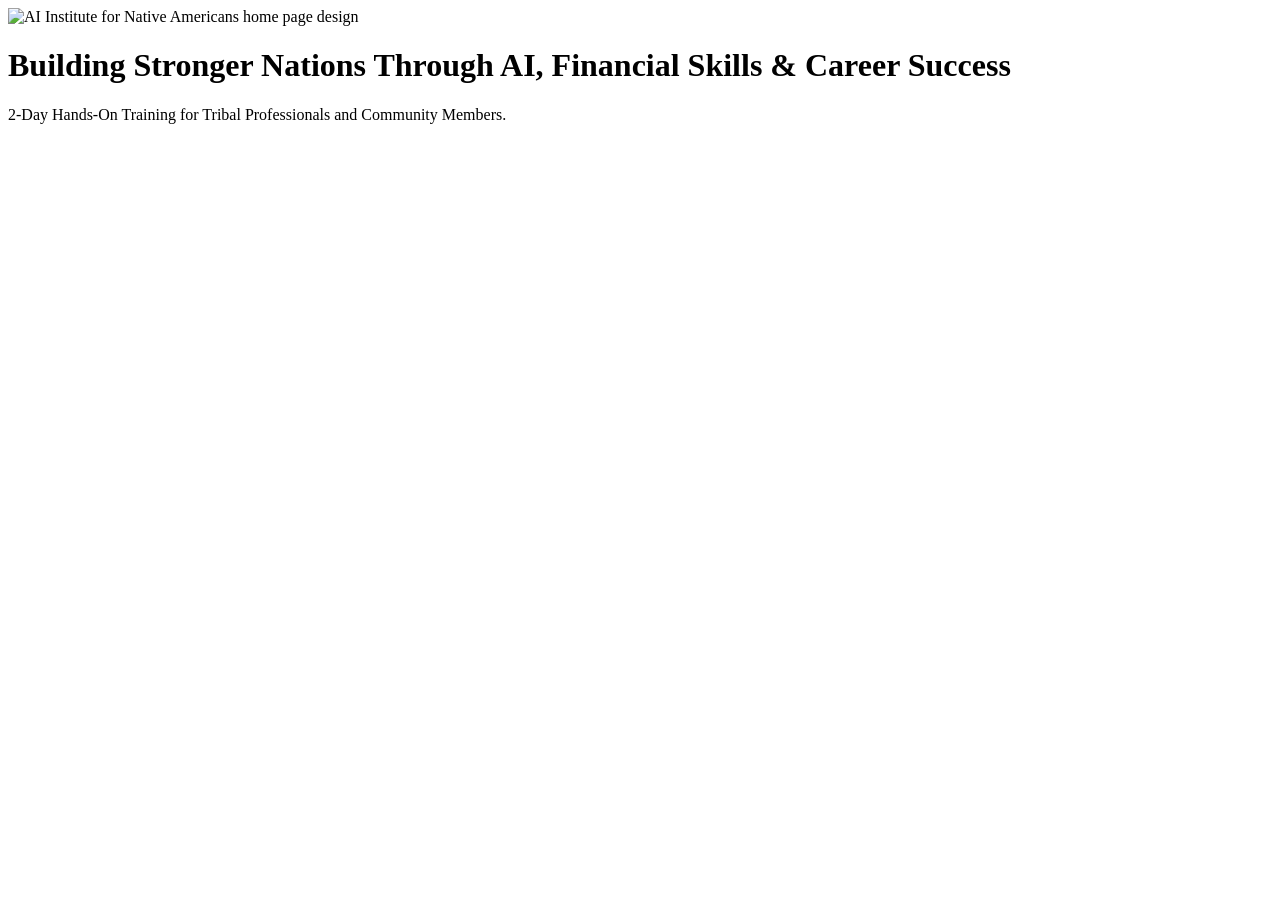
==== index.html @ 02b834ef "Add files via upload" ====
<!doctype html>
<html lang="en">
  <head>
    <meta charset="utf-8">
    <meta name="viewport" content="width=device-width, initial-scale=1">
    <title>AI Institute for Native Americans</title>
    <meta name="description" content="AI, financial skills, and career success seminars for Tribal professionals and community members.">
    <link rel="stylesheet" href="assets/styles.css">
  </head>
  <body class="home-page home-exact-page">
    <main class="home-exact-shell" aria-label="AI Institute for Native Americans home page">
      <img class="home-exact-image" src="assets/home-redrawn-exact.png" alt="AI Institute for Native Americans home page design">

      <a class="home-hotspot nav-home" href="index.html" aria-label="Home"></a>
      <a class="home-hotspot nav-about" href="about.html" aria-label="About Us"></a>
      <a class="home-hotspot nav-seminars" href="seminars.html" aria-label="Seminars"></a>
      <a class="home-hotspot nav-causes" href="causes.html" aria-label="Causes and Giving"></a>
      <a class="home-hotspot nav-why" href="why-it-matters.html" aria-label="Why It Matters"></a>
      <a class="home-hotspot nav-contact" href="contact.html" aria-label="Contact"></a>
      <a class="home-hotspot nav-register" href="register.html" aria-label="Register Now"></a>

      <a class="home-hotspot hero-register" href="register.html" aria-label="Register for upcoming seminar"></a>
      <a class="home-hotspot hero-details" href="seminars.html" aria-label="View seminar details"></a>
      <a class="home-hotspot reserve-spot" href="register.html" aria-label="Reserve your spot now"></a>

      <a class="home-hotspot date-july" href="register.html?date=July%2030-31%2C%202026" aria-label="Register for July 30-31, 2026"></a>
      <a class="home-hotspot date-august-one" href="register.html?date=August%2013-14%2C%202026" aria-label="Register for August 13-14, 2026"></a>
      <a class="home-hotspot date-august-two" href="register.html?date=August%2027-28%2C%202026" aria-label="Register for August 27-28, 2026"></a>
      <a class="home-hotspot date-september" href="register.html?date=September%2010-11%2C%202026" aria-label="Register for September 10-11, 2026"></a>

      <a class="home-hotspot learn-more-causes" href="causes.html" aria-label="Learn more about causes"></a>
      <a class="home-hotspot footer-home" href="index.html" aria-label="Footer home link"></a>
      <a class="home-hotspot footer-about" href="about.html" aria-label="Footer about link"></a>
      <a class="home-hotspot footer-seminars" href="seminars.html" aria-label="Footer seminars link"></a>
      <a class="home-hotspot footer-causes" href="causes.html" aria-label="Footer causes link"></a>
      <a class="home-hotspot footer-why" href="why-it-matters.html" aria-label="Footer why it matters link"></a>
      <a class="home-hotspot footer-contact" href="contact.html" aria-label="Footer contact link"></a>
      <a class="home-hotspot footer-subscribe" href="contact.html" aria-label="Subscribe"></a>
      <a class="home-hotspot footer-privacy" href="contact.html" aria-label="Privacy policy"></a>
      <a class="home-hotspot footer-terms" href="contact.html" aria-label="Terms of use"></a>

      <div class="home-exact-accessible">
        <h1>Building Stronger Nations Through AI, Financial Skills &amp; Career Success</h1>
        <p>2-Day Hands-On Training for Tribal Professionals and Community Members.</p>
      </div>
    </main>
    <script src="assets/script.js"></script>
  </body>
</html>
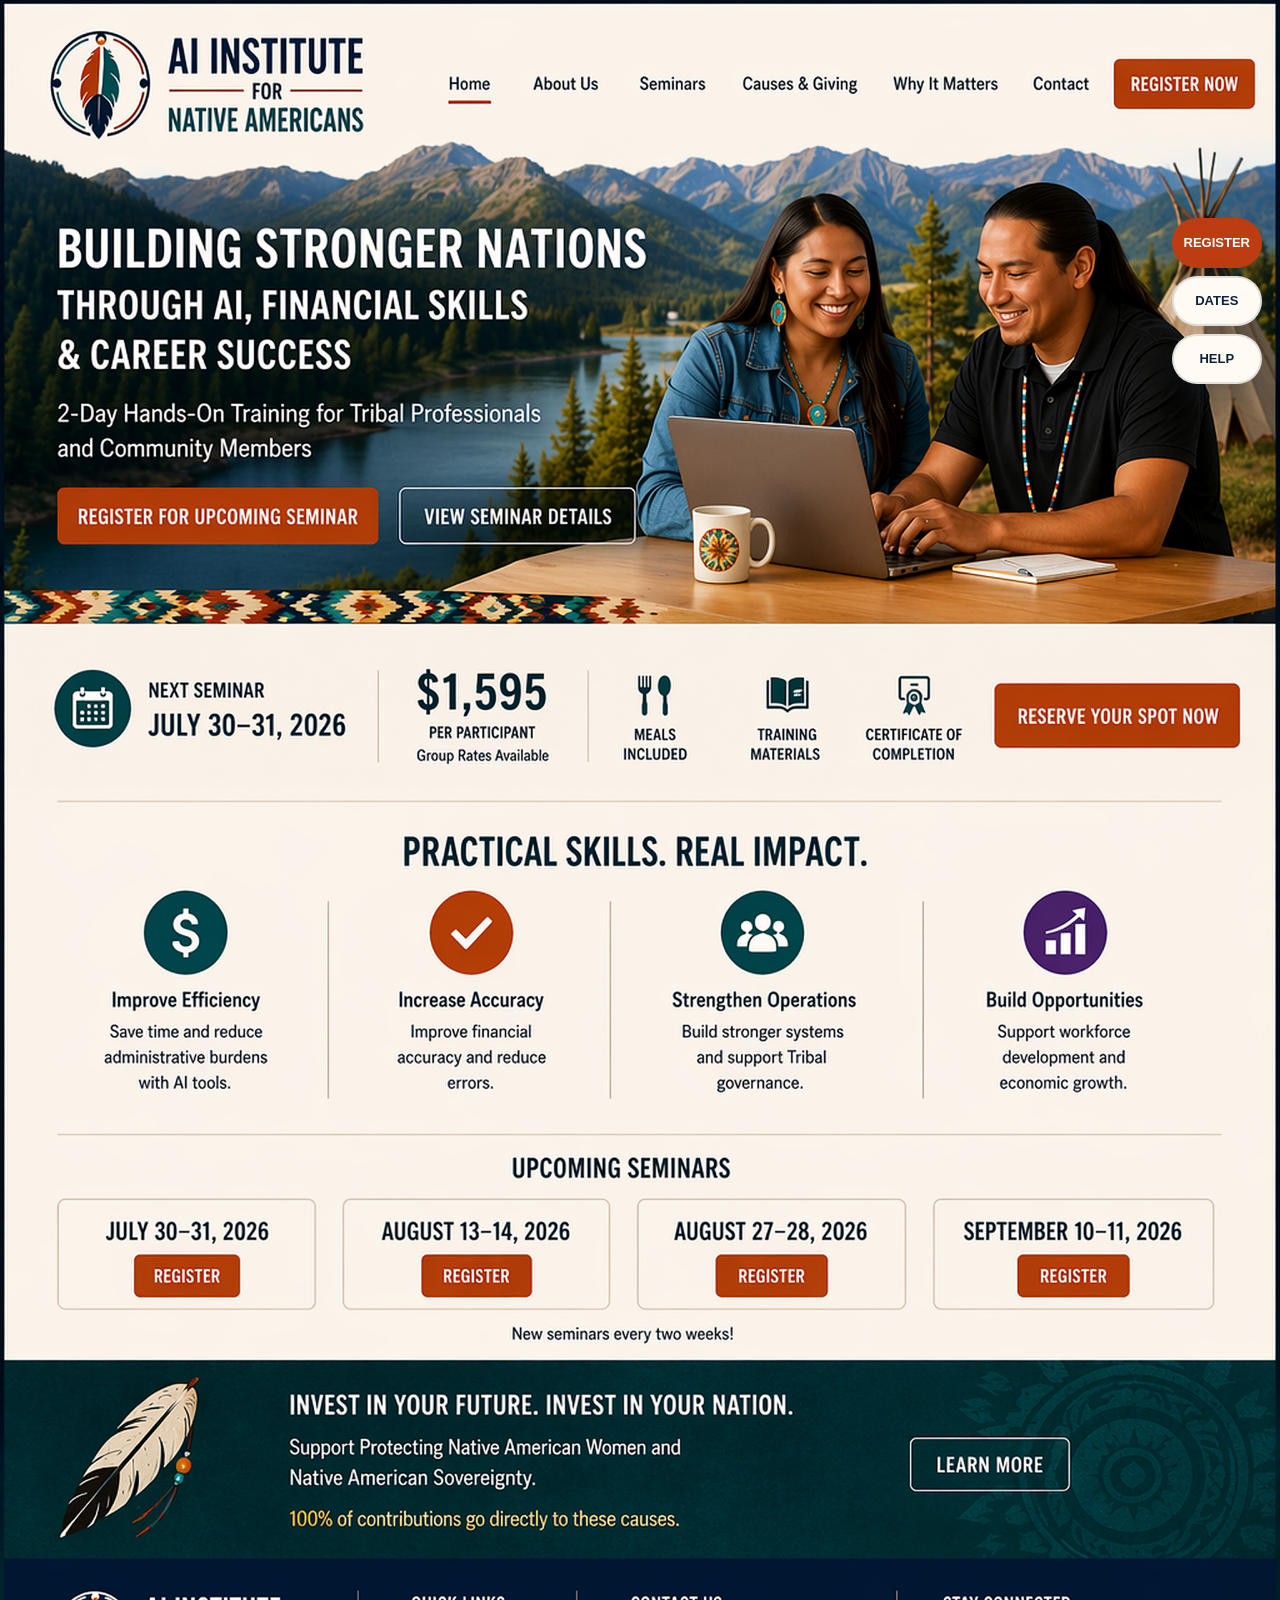
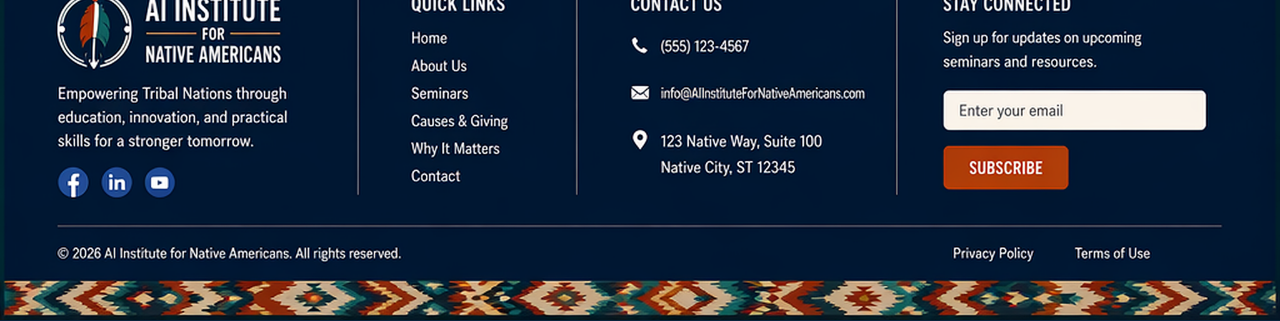
==== commit 8897acaf: "Update index.html" ====
--- a/index.html
+++ b/index.html
@@ -5,11 +5,11 @@
     <meta name="viewport" content="width=device-width, initial-scale=1">
     <title>AI Institute for Native Americans</title>
     <meta name="description" content="AI, financial skills, and career success seminars for Tribal professionals and community members.">
-    <link rel="stylesheet" href="assets/styles.css">
+    <link rel="stylesheet" href="./styles.css">
   </head>
   <body class="home-page home-exact-page">
     <main class="home-exact-shell" aria-label="AI Institute for Native Americans home page">
-      <img class="home-exact-image" src="assets/home-redrawn-exact.png" alt="AI Institute for Native Americans home page design">
+      <img class="home-exact-image" src="./home-redrawn-exact.png" alt="AI Institute for Native Americans home page design">
 
       <a class="home-hotspot nav-home" href="index.html" aria-label="Home"></a>
       <a class="home-hotspot nav-about" href="about.html" aria-label="About Us"></a>
@@ -44,6 +44,6 @@
         <p>2-Day Hands-On Training for Tribal Professionals and Community Members.</p>
       </div>
     </main>
-    <script src="assets/script.js"></script>
+    <script src="./script.js"></script>
   </body>
 </html>
--- a/styles.css
+++ b/styles.css
@@ -0,0 +1,3550 @@
+:root {
+  --navy: #08233b;
+  --ink: #102936;
+  --teal: #064b4d;
+  --teal-dark: #03383b;
+  --rust: #bd3d13;
+  --rust-dark: #922b0d;
+  --cream: #fbf6ee;
+  --sand: #eee1cc;
+  --line: #d7c8b4;
+  --gold: #c7923b;
+  --water: #0a7691;
+  --green: #0f635f;
+  --plum: #5b2a83;
+  --white: #ffffff;
+  --shadow: 0 18px 45px rgba(8, 35, 59, 0.16);
+  --radius: 8px;
+}
+
+* {
+  box-sizing: border-box;
+}
+
+html {
+  scroll-behavior: smooth;
+}
+
+body {
+  margin: 0;
+  background: var(--navy);
+  color: var(--ink);
+  font-family: Arial, Helvetica, sans-serif;
+  font-size: 16px;
+  line-height: 1.5;
+}
+
+:focus-visible {
+  outline: 3px solid var(--gold);
+  outline-offset: 3px;
+}
+
+.skip-link {
+  background: var(--gold);
+  border-radius: 0 0 6px 0;
+  color: var(--navy);
+  font-weight: 900;
+  left: 0;
+  padding: 10px 14px;
+  position: fixed;
+  top: 0;
+  transform: translateY(-120%);
+  z-index: 100;
+}
+
+.skip-link:focus {
+  transform: translateY(0);
+}
+
+img {
+  display: block;
+  max-width: 100%;
+}
+
+a {
+  color: inherit;
+  text-decoration: none;
+}
+
+button,
+input,
+select,
+textarea {
+  font: inherit;
+}
+
+.page-shell {
+  max-width: 1200px;
+  margin: 0 auto;
+  background: var(--cream);
+  min-height: 100vh;
+  overflow: hidden;
+}
+
+.home-page {
+  background: var(--navy);
+}
+
+.home-page .page-shell {
+  max-width: 1460px;
+}
+
+.site-header {
+  align-items: center;
+  background: #fffaf2;
+  border-bottom: 1px solid rgba(8, 35, 59, 0.12);
+  display: grid;
+  gap: 18px;
+  grid-template-columns: auto 1fr auto;
+  min-height: 76px;
+  padding: 14px 28px;
+  position: sticky;
+  top: 0;
+  z-index: 20;
+}
+
+.brand img {
+  height: 52px;
+  width: auto;
+}
+
+.site-nav {
+  align-items: center;
+  display: flex;
+  gap: 22px;
+  justify-content: flex-end;
+}
+
+.site-nav a {
+  color: #112b38;
+  font-size: 13px;
+  font-weight: 800;
+  letter-spacing: 0;
+  text-transform: uppercase;
+}
+
+.site-nav a[aria-current="page"] {
+  color: var(--rust);
+}
+
+.header-cta,
+.btn {
+  align-items: center;
+  border: 0;
+  border-radius: 4px;
+  cursor: pointer;
+  display: inline-flex;
+  font-size: 13px;
+  font-weight: 900;
+  justify-content: center;
+  letter-spacing: 0;
+  min-height: 46px;
+  padding: 0 20px;
+  text-transform: uppercase;
+  transition: transform 160ms ease, background 160ms ease, color 160ms ease, border-color 160ms ease;
+}
+
+.header-cta,
+.btn-primary {
+  background: var(--rust);
+  color: var(--white);
+}
+
+.btn-primary:hover,
+.header-cta:hover {
+  background: var(--rust-dark);
+  transform: translateY(-1px);
+}
+
+.btn:active,
+.header-cta:active {
+  transform: translateY(0);
+}
+
+.btn-secondary {
+  background: rgba(255, 255, 255, 0.08);
+  border: 2px solid rgba(255, 255, 255, 0.82);
+  color: var(--white);
+}
+
+.btn-secondary:hover {
+  background: rgba(255, 255, 255, 0.18);
+}
+
+.btn-outline {
+  background: transparent;
+  border: 2px solid var(--teal);
+  color: var(--teal);
+}
+
+.btn-outline:hover {
+  background: var(--teal);
+  color: var(--white);
+}
+
+.btn-wide {
+  width: 100%;
+}
+
+.menu-toggle {
+  background: transparent;
+  border: 2px solid var(--line);
+  border-radius: 4px;
+  color: var(--ink);
+  display: none;
+  font-size: 13px;
+  font-weight: 900;
+  min-height: 40px;
+  padding: 0 14px;
+  text-transform: uppercase;
+}
+
+.hero {
+  min-height: 360px;
+  overflow: hidden;
+  position: relative;
+}
+
+.hero::after {
+  background: linear-gradient(90deg, rgba(5, 47, 50, 0.96) 0%, rgba(5, 47, 50, 0.86) 44%, rgba(5, 47, 50, 0.14) 100%);
+  content: "";
+  inset: 0;
+  position: absolute;
+  z-index: 1;
+}
+
+.hero-home {
+  background:
+    linear-gradient(135deg, #07565a 0%, #08324a 48%, #e7c08a 100%);
+}
+
+.hero-home .hero-photo,
+.hero-about .hero-photo {
+  height: 100%;
+  object-fit: cover;
+  object-position: center;
+  position: absolute;
+  right: 0;
+  top: 0;
+  width: 100%;
+}
+
+.hero-about {
+  background: linear-gradient(135deg, #682d17 0%, #b46734 52%, #151d28 100%);
+  min-height: 270px;
+}
+
+.hero-about::after {
+  background: linear-gradient(90deg, rgba(96, 45, 19, 0.95) 0%, rgba(96, 45, 19, 0.74) 48%, rgba(96, 45, 19, 0.12) 100%);
+}
+
+.hero-content {
+  color: var(--white);
+  max-width: 610px;
+  padding: 46px 28px 44px;
+  position: relative;
+  z-index: 2;
+}
+
+.hero-home .hero-content {
+  max-width: 590px;
+}
+
+.hero-content.centered {
+  margin: 0 auto;
+  max-width: 760px;
+  padding-top: 78px;
+  text-align: center;
+}
+
+.kicker {
+  color: var(--gold);
+  font-size: 13px;
+  font-weight: 900;
+  letter-spacing: 0;
+  margin: 0 0 8px;
+  text-transform: uppercase;
+}
+
+h1,
+h2,
+h3,
+h4 {
+  font-family: "Arial Narrow", Impact, Arial, Helvetica, sans-serif;
+  letter-spacing: 0;
+  line-height: 1.02;
+  margin: 0;
+  text-transform: uppercase;
+}
+
+h1 {
+  font-size: clamp(40px, 5.2vw, 70px);
+}
+
+h2 {
+  color: var(--teal-dark);
+  font-size: clamp(28px, 3.4vw, 46px);
+}
+
+h3 {
+  color: var(--teal-dark);
+  font-size: 24px;
+}
+
+p {
+  margin: 0;
+}
+
+.hero-copy {
+  font-size: 21px;
+  font-weight: 800;
+  line-height: 1.28;
+  margin-top: 18px;
+  max-width: 430px;
+}
+
+.finance-focus {
+  color: #ffd36e;
+  font-size: 18px;
+  font-weight: 900;
+  line-height: 1.25;
+  margin-top: 14px;
+  max-width: 360px;
+}
+
+.hero-actions {
+  display: flex;
+  flex-wrap: wrap;
+  gap: 12px;
+  margin-top: 28px;
+}
+
+.seminar-bar {
+  background: #f2e6d6;
+  border-bottom: 1px solid var(--line);
+  display: grid;
+  gap: 1px;
+  grid-template-columns: repeat(4, 1fr);
+}
+
+.seminar-item {
+  align-items: center;
+  background: rgba(255, 255, 255, 0.28);
+  display: grid;
+  gap: 10px;
+  grid-template-columns: 46px 1fr;
+  min-height: 96px;
+  padding: 18px 22px;
+}
+
+.seminar-icon,
+.round-icon {
+  align-items: center;
+  border-radius: 50%;
+  color: var(--white);
+  display: inline-flex;
+  flex: 0 0 auto;
+  font-weight: 900;
+  height: 42px;
+  justify-content: center;
+  width: 42px;
+}
+
+.seminar-icon {
+  background: transparent;
+  color: var(--teal-dark);
+}
+
+.symbol-wrap {
+  background: transparent !important;
+  border-radius: 0;
+}
+
+.symbol-wrap img {
+  display: block;
+  height: 100%;
+  max-width: none;
+  object-fit: contain;
+  width: 100%;
+}
+
+.seminar-icon svg,
+.round-icon svg {
+  display: block;
+  height: 100%;
+  width: 100%;
+}
+
+.seminar-icon svg,
+.round-icon svg {
+  fill: none;
+  stroke: currentColor;
+  stroke-linecap: round;
+  stroke-linejoin: round;
+  stroke-width: 4.4;
+}
+
+.round-icon svg {
+  color: var(--white);
+  height: 62%;
+  width: 62%;
+}
+
+.round-icon.money svg {
+  height: 66%;
+  width: 66%;
+  stroke-width: 5.2;
+}
+
+.round-icon.check svg {
+  height: 58%;
+  width: 58%;
+  stroke-width: 6.4;
+}
+
+.round-icon.people svg {
+  height: 68%;
+  width: 68%;
+  stroke-width: 4.4;
+}
+
+.round-icon.chart svg {
+  height: 66%;
+  width: 66%;
+  stroke-width: 4.6;
+}
+
+.round-icon.water svg {
+  fill: var(--white);
+  stroke: none;
+  height: 64%;
+  width: 64%;
+}
+
+.seminar-icon .icon-meals {
+  stroke-width: 4.8;
+}
+
+.seminar-icon .icon-certificate {
+  stroke-width: 4.2;
+}
+
+.seminar-icon .icon-calendar {
+  stroke-width: 4.2;
+}
+
+.seminar-label {
+  color: var(--ink);
+  display: block;
+  font-size: 12px;
+  font-weight: 900;
+  text-transform: uppercase;
+}
+
+.seminar-value {
+  color: var(--navy);
+  display: block;
+  font-size: 18px;
+  font-weight: 900;
+  text-transform: uppercase;
+}
+
+.price-register {
+  align-items: center;
+  background: #f9f0e4;
+  display: grid;
+  gap: 24px;
+  grid-template-columns: 1fr auto;
+  padding: 22px 74px;
+}
+
+.price-lockup {
+  align-items: center;
+  display: flex;
+  gap: 16px;
+}
+
+.price {
+  color: var(--navy);
+  font-family: "Arial Narrow", Impact, Arial, Helvetica, sans-serif;
+  font-size: 54px;
+  font-weight: 900;
+  letter-spacing: 0;
+  line-height: 0.95;
+}
+
+.price-note {
+  color: var(--ink);
+  font-size: 13px;
+  font-weight: 800;
+  text-transform: uppercase;
+}
+
+.section {
+  padding: 44px 48px;
+}
+
+.section-tight {
+  padding: 30px 48px;
+}
+
+.section-title {
+  text-align: center;
+}
+
+.section-title p {
+  color: #37505a;
+  font-size: 18px;
+  font-weight: 700;
+  margin: 10px auto 0;
+  max-width: 700px;
+}
+
+.skill-grid {
+  border-top: 1px solid var(--line);
+  display: grid;
+  gap: 0;
+  grid-template-columns: repeat(auto-fit, minmax(170px, 1fr));
+  margin-top: 28px;
+}
+
+.skill-card {
+  border-right: 1px solid var(--line);
+  padding: 26px 22px;
+  text-align: center;
+}
+
+.skill-card:last-child {
+  border-right: 0;
+}
+
+.skill-card .round-icon {
+  margin: 0 auto 16px;
+}
+
+.round-icon.money {
+  background: var(--teal);
+}
+
+.round-icon.check {
+  background: var(--rust);
+}
+
+.round-icon.people {
+  background: var(--green);
+}
+
+.round-icon.chart {
+  background: var(--plum);
+}
+
+.round-icon.water {
+  background: var(--water);
+}
+
+.skill-card h3,
+.topic h3,
+.mini-card h3,
+.cause-copy h3 {
+  font-family: Arial, Helvetica, sans-serif;
+  font-size: 16px;
+  line-height: 1.22;
+  text-transform: none;
+}
+
+.skill-card p,
+.topic p,
+.mini-card p,
+.cause-copy p {
+  color: #304853;
+  font-size: 14px;
+  font-weight: 600;
+  margin-top: 7px;
+}
+
+.date-grid {
+  display: grid;
+  gap: 22px;
+  grid-template-columns: repeat(3, 1fr);
+  margin-top: 28px;
+}
+
+.date-eyebrow {
+  color: var(--teal-dark);
+  font-size: 13px;
+  font-weight: 900;
+  text-transform: uppercase;
+}
+
+.date-card,
+.date-row {
+  align-items: center;
+  background: #fffaf2;
+  border: 1px solid var(--line);
+  border-radius: var(--radius);
+  display: flex;
+  gap: 14px;
+  justify-content: space-between;
+  min-height: 74px;
+  padding: 18px 22px;
+}
+
+.date-card {
+  flex-direction: column;
+  justify-content: center;
+  text-align: center;
+}
+
+.date-title {
+  color: var(--navy);
+  font-size: 18px;
+  font-weight: 900;
+  text-transform: uppercase;
+}
+
+.investment-band {
+  background: var(--teal-dark);
+  color: var(--white);
+  display: grid;
+  gap: 22px;
+  grid-template-columns: auto 1fr auto;
+  padding: 30px 48px;
+}
+
+.investment-band h2 {
+  color: var(--white);
+  font-size: 24px;
+}
+
+.investment-band p {
+  color: #f7ead6;
+  font-weight: 700;
+  max-width: 650px;
+}
+
+.home-page .site-header {
+  min-height: 138px;
+  padding: 22px 58px;
+}
+
+.home-page .brand img {
+  height: 106px;
+}
+
+.home-page .site-nav {
+  gap: clamp(22px, 3.1vw, 54px);
+}
+
+.home-page .site-nav a {
+  font-size: 16px;
+}
+
+.home-page .header-cta {
+  border-radius: 7px;
+  font-size: 18px;
+  min-height: 70px;
+  padding: 0 32px;
+}
+
+.home-page .hero {
+  min-height: clamp(430px, 36.5vw, 790px);
+}
+
+.home-page .hero::after {
+  background: linear-gradient(90deg, rgba(3, 37, 39, 0.18) 0%, rgba(3, 37, 39, 0.08) 42%, rgba(3, 37, 39, 0) 100%);
+}
+
+.home-page .hero-photo {
+  height: 100%;
+  max-width: none;
+  object-position: right center;
+  right: 0;
+  width: 100%;
+}
+
+.home-page .hero-content {
+  background: rgba(3, 37, 39, 0.44);
+  border-radius: 0 8px 8px 0;
+  max-width: 860px;
+  padding: clamp(42px, 4.2vw, 86px) 58px 30px;
+}
+
+.home-page h1 {
+  font-size: clamp(36px, 3.28vw, 72px);
+  text-shadow: 0 3px 2px rgba(0, 0, 0, 0.34);
+}
+
+.home-page .hero-content h1 {
+  max-width: 640px;
+}
+
+.home-page .hero-copy {
+  font-size: clamp(21px, 1.72vw, 37px);
+  max-width: 520px;
+  text-shadow: 0 2px 2px rgba(0, 0, 0, 0.4);
+}
+
+.home-page .finance-focus {
+  font-size: clamp(19px, 1.48vw, 32px);
+  max-width: 480px;
+  text-shadow: 0 2px 2px rgba(0, 0, 0, 0.4);
+}
+
+.home-page .hero-actions {
+  gap: 22px;
+  margin-top: clamp(28px, 3.1vw, 62px);
+}
+
+.home-page .hero-actions .btn {
+  border-radius: 5px;
+  font-size: clamp(15px, 1.08vw, 24px);
+  min-height: clamp(52px, 3.9vw, 84px);
+  padding: 0 24px;
+}
+
+.home-page .seminar-item {
+  gap: 18px;
+  grid-template-columns: 56px 1fr;
+  min-height: 102px;
+  padding: 18px 34px;
+}
+
+.home-page .seminar-icon {
+  height: 62px;
+  width: 72px;
+}
+
+.home-page .seminar-label {
+  font-size: 13px;
+  line-height: 1.05;
+}
+
+.home-page .seminar-value {
+  font-size: 18px;
+  line-height: 1.16;
+}
+
+.home-page .price-register {
+  gap: 44px;
+  grid-template-columns: minmax(360px, 0.95fr) minmax(420px, 1fr);
+  min-height: 128px;
+  padding: 22px 150px;
+}
+
+.home-page .price {
+  font-size: clamp(58px, 4.6vw, 86px);
+}
+
+.home-page .price-note {
+  font-size: 16px;
+  line-height: 1.22;
+}
+
+.home-page .reserve-btn {
+  border-radius: 7px;
+  font-size: clamp(22px, 2vw, 34px);
+  min-height: 70px;
+  white-space: nowrap;
+}
+
+.home-page .skills-section {
+  padding: 34px 54px 34px;
+}
+
+.home-page .section-title h2 {
+  color: var(--navy);
+  font-size: clamp(28px, 2.45vw, 44px);
+}
+
+.home-page .skill-grid {
+  grid-template-columns: repeat(5, 1fr);
+  margin-top: 30px;
+}
+
+.home-page .skill-card {
+  min-height: 214px;
+  padding: 28px 24px 22px;
+}
+
+.home-page .skill-card .round-icon {
+  font-size: 23px;
+  height: 82px;
+  margin-bottom: 18px;
+  width: 82px;
+}
+
+.home-page .skill-card h3 {
+  font-size: 17px;
+}
+
+.home-page .skill-card p {
+  font-size: 14px;
+  line-height: 1.36;
+}
+
+.home-dates {
+  margin-top: 24px;
+  text-align: center;
+}
+
+.home-dates h2 {
+  color: var(--navy);
+  font-size: clamp(24px, 2.05vw, 34px);
+}
+
+.home-page .date-grid {
+  gap: 58px;
+  margin-top: 18px;
+}
+
+.home-page .date-card {
+  border-radius: 7px;
+  min-height: 118px;
+  padding: 22px 24px;
+}
+
+.home-page .date-title {
+  font-size: clamp(21px, 1.75vw, 30px);
+}
+
+.home-page .date-card .btn {
+  font-size: 18px;
+  min-height: 52px;
+  padding: 0 26px;
+}
+
+.home-page .investment-band {
+  gap: 28px;
+  grid-template-columns: 108px 1fr 210px;
+  min-height: 150px;
+  padding: 22px 74px;
+}
+
+.footer-feather {
+  align-items: center;
+  display: inline-flex;
+  height: 116px;
+  justify-content: center;
+  width: 132px;
+}
+
+.footer-feather img,
+.footer-feather svg {
+  display: block;
+  height: 100%;
+  object-fit: contain;
+  width: 100%;
+}
+
+.feather-fill {
+  fill: #f2dfc8;
+}
+
+.feather-dark {
+  fill: #0f1113;
+}
+
+.feather-stem,
+.feather-cut {
+  fill: none;
+  stroke: #171717;
+  stroke-linecap: round;
+  stroke-linejoin: round;
+}
+
+.feather-stem {
+  stroke-width: 4;
+}
+
+.feather-cut {
+  opacity: 0.42;
+  stroke-width: 2;
+}
+
+.home-page .investment-band h2 {
+  font-size: clamp(24px, 2.25vw, 38px);
+}
+
+.home-page .investment-band p {
+  font-size: 17px;
+  line-height: 1.32;
+  max-width: 760px;
+}
+
+.home-page .investment-band .btn {
+  font-size: 17px;
+  justify-self: center;
+  min-height: 58px;
+  white-space: nowrap;
+  width: 190px;
+}
+
+.home-page .floating-actions {
+  right: 18px;
+  top: 340px;
+}
+
+.home-exact-page {
+  background: var(--navy);
+}
+
+.home-exact-page .floating-actions {
+  right: 18px;
+  top: clamp(112px, 17vw, 340px);
+}
+
+.home-exact-shell {
+  background: var(--cream);
+  box-shadow: none;
+  line-height: 0;
+  margin: 0 auto;
+  max-width: none;
+  position: relative;
+  width: 100%;
+}
+
+.home-exact-image {
+  display: block;
+  height: auto;
+  width: 100%;
+}
+
+.home-hotspot {
+  border-radius: 4px;
+  display: block;
+  line-height: 1;
+  position: absolute;
+  z-index: 5;
+}
+
+.home-hotspot:focus-visible {
+  box-shadow: 0 0 0 3px #ffffff, 0 0 0 6px var(--gold);
+  outline: 0;
+}
+
+.home-exact-accessible {
+  height: 1px;
+  left: -9999px;
+  overflow: hidden;
+  position: absolute;
+  top: auto;
+  width: 1px;
+}
+
+.about-exact-page {
+  background: var(--navy);
+}
+
+.about-exact-page .floating-actions {
+  right: 18px;
+  top: clamp(110px, 16vw, 300px);
+}
+
+.about-exact-shell {
+  background: var(--cream);
+  box-shadow: none;
+  line-height: 0;
+  margin: 0 auto;
+  max-width: none;
+  position: relative;
+  width: 100%;
+}
+
+.about-exact-image {
+  display: block;
+  height: auto;
+  width: 100%;
+}
+
+.about-hotspot {
+  border-radius: 4px;
+  display: block;
+  line-height: 1;
+  position: absolute;
+  z-index: 5;
+}
+
+.about-hotspot:focus-visible {
+  box-shadow: 0 0 0 3px #ffffff, 0 0 0 6px var(--gold);
+  outline: 0;
+}
+
+.about-exact-accessible {
+  height: 1px;
+  left: -9999px;
+  overflow: hidden;
+  position: absolute;
+  top: auto;
+  width: 1px;
+}
+
+.about-nav-home { height: 2.7%; left: 35.0%; top: 3.2%; width: 4.2%; }
+.about-nav-about { height: 2.7%; left: 41.1%; top: 3.2%; width: 4.7%; }
+.about-nav-seminars { height: 2.7%; left: 48.1%; top: 3.2%; width: 6.6%; }
+.about-nav-causes { height: 2.7%; left: 57.2%; top: 3.2%; width: 5.8%; }
+.about-nav-why { height: 2.7%; left: 65.0%; top: 3.2%; width: 10.8%; }
+.about-nav-contact { height: 2.7%; left: 78.1%; top: 3.2%; width: 6.0%; }
+.about-nav-register { height: 3.4%; left: 86.8%; top: 2.2%; width: 10.9%; }
+.about-program-register { height: 2.8%; left: 24.0%; top: 78.0%; width: 16.0%; }
+.about-causes-link { height: 6.5%; left: 3.8%; top: 85.4%; width: 92.0%; }
+
+.seminar-exact-page {
+  background: var(--navy);
+}
+
+.seminar-exact-page .floating-actions {
+  display: grid;
+  right: 18px;
+  top: clamp(110px, 16vw, 300px);
+}
+
+.seminar-exact-shell {
+  background: var(--cream);
+  box-shadow: none;
+  line-height: 0;
+  margin: 0 auto;
+  max-width: none;
+  position: relative;
+  width: 100%;
+}
+
+.seminar-exact-image {
+  display: block;
+  height: auto;
+  width: 100%;
+}
+
+.seminar-hotspot {
+  border-radius: 4px;
+  display: block;
+  line-height: 1;
+  position: absolute;
+  z-index: 5;
+}
+
+.seminar-hotspot:focus-visible {
+  box-shadow: 0 0 0 3px #ffffff, 0 0 0 6px var(--gold);
+  outline: 0;
+}
+
+.seminar-exact-accessible {
+  height: 1px;
+  left: -9999px;
+  overflow: hidden;
+  position: absolute;
+  top: auto;
+  width: 1px;
+}
+
+.seminar-nav-home { height: 2.4%; left: 35.0%; top: 4.2%; width: 4.2%; }
+.seminar-nav-about { height: 2.4%; left: 41.1%; top: 4.2%; width: 5.8%; }
+.seminar-nav-seminars { height: 2.4%; left: 49.9%; top: 4.2%; width: 7.0%; }
+.seminar-nav-causes { height: 2.4%; left: 59.0%; top: 4.2%; width: 9.8%; }
+.seminar-nav-why { height: 2.4%; left: 70.0%; top: 4.2%; width: 10.0%; }
+.seminar-nav-contact { height: 2.4%; left: 81.5%; top: 4.2%; width: 5.8%; }
+.seminar-nav-register { height: 3.1%; left: 86.6%; top: 3.2%; width: 11.0%; }
+
+.seminar-date-one { height: 2.0%; left: 43.7%; top: 61.9%; width: 7.2%; }
+.seminar-date-two { height: 2.0%; left: 43.7%; top: 65.4%; width: 7.2%; }
+.seminar-date-three { height: 2.0%; left: 43.7%; top: 68.8%; width: 7.2%; }
+.seminar-date-four { height: 2.0%; left: 43.7%; top: 72.2%; width: 7.2%; }
+.seminar-date-five { height: 2.0%; left: 43.7%; top: 75.5%; width: 7.2%; }
+.seminar-view-dates { height: 2.5%; left: 16.4%; top: 78.9%; width: 21.4%; }
+.seminar-info-register { height: 3.0%; left: 57.4%; top: 79.3%; width: 37.5%; }
+.seminar-team-register { height: 2.7%; left: 66.8%; top: 86.6%; width: 24.0%; }
+
+.seminar-footer-home { height: 1.0%; left: 35.8%; top: 93.0%; width: 4.0%; }
+.seminar-footer-about { height: 1.0%; left: 35.8%; top: 94.3%; width: 6.0%; }
+.seminar-footer-seminars { height: 1.0%; left: 35.8%; top: 95.6%; width: 6.0%; }
+.seminar-footer-causes { height: 1.0%; left: 46.7%; top: 93.0%; width: 9.4%; }
+.seminar-footer-why { height: 1.0%; left: 46.7%; top: 94.3%; width: 8.0%; }
+.seminar-footer-contact { height: 1.0%; left: 46.7%; top: 95.6%; width: 5.6%; }
+
+.causes-exact-page {
+  background: var(--navy);
+}
+
+.causes-exact-page .floating-actions {
+  display: grid;
+  right: 18px;
+  top: clamp(110px, 16vw, 300px);
+}
+
+.causes-exact-shell {
+  background: var(--cream);
+  box-shadow: none;
+  line-height: 0;
+  margin: 0 auto;
+  max-width: none;
+  position: relative;
+  width: 100%;
+}
+
+.causes-exact-image {
+  display: block;
+  height: auto;
+  width: 100%;
+}
+
+.causes-hotspot {
+  border-radius: 4px;
+  display: block;
+  line-height: 1;
+  position: absolute;
+  z-index: 5;
+}
+
+.causes-hotspot:focus-visible {
+  box-shadow: 0 0 0 3px #ffffff, 0 0 0 6px var(--gold);
+  outline: 0;
+}
+
+.causes-exact-accessible {
+  height: 1px;
+  left: -9999px;
+  overflow: hidden;
+  position: absolute;
+  top: auto;
+  width: 1px;
+}
+
+.causes-nav-home { height: 2.4%; left: 34.1%; top: 3.3%; width: 4.0%; }
+.causes-nav-about { height: 2.4%; left: 40.7%; top: 3.3%; width: 5.7%; }
+.causes-nav-seminars { height: 2.4%; left: 49.0%; top: 3.3%; width: 6.5%; }
+.causes-nav-causes { height: 2.4%; left: 57.4%; top: 3.3%; width: 9.5%; }
+.causes-nav-why { height: 2.4%; left: 68.8%; top: 3.3%; width: 10.0%; }
+.causes-nav-contact { height: 2.4%; left: 80.0%; top: 3.3%; width: 5.8%; }
+.causes-nav-register { height: 3.0%; left: 86.6%; top: 2.6%; width: 11.0%; }
+
+.causes-learn-women { height: 2.3%; left: 4.4%; top: 64.6%; width: 26.5%; }
+.causes-learn-sovereignty { height: 2.3%; left: 36.0%; top: 64.6%; width: 26.5%; }
+.causes-learn-water { height: 2.3%; left: 67.5%; top: 64.6%; width: 27.0%; }
+.causes-register-seminar { height: 3.0%; left: 74.4%; top: 81.9%; width: 20.4%; }
+
+.causes-footer-home { height: 1.0%; left: 35.3%; top: 91.3%; width: 4.0%; }
+.causes-footer-about { height: 1.0%; left: 35.3%; top: 92.5%; width: 6.0%; }
+.causes-footer-seminars { height: 1.0%; left: 35.3%; top: 93.7%; width: 6.0%; }
+.causes-footer-causes { height: 1.0%; left: 35.3%; top: 94.9%; width: 9.5%; }
+.causes-footer-why { height: 1.0%; left: 35.3%; top: 96.1%; width: 8.0%; }
+.causes-footer-contact { height: 1.0%; left: 35.3%; top: 97.3%; width: 5.6%; }
+.causes-footer-privacy { height: 1.0%; left: 70.8%; top: 98.2%; width: 8.4%; }
+.causes-footer-terms { height: 1.0%; left: 80.5%; top: 98.2%; width: 7.0%; }
+
+.cause-detail-page {
+  background: var(--navy);
+}
+
+.cause-detail-page .floating-actions {
+  display: grid;
+  right: 18px;
+  top: clamp(110px, 16vw, 300px);
+}
+
+.cause-detail-shell {
+  background: var(--cream);
+  box-shadow: none;
+  line-height: 0;
+  margin: 0 auto;
+  max-width: none;
+  position: relative;
+  width: 100%;
+}
+
+.cause-detail-image {
+  display: block;
+  height: auto;
+  width: 100%;
+}
+
+.cause-detail-hotspot {
+  border-radius: 4px;
+  display: block;
+  line-height: 1;
+  position: absolute;
+  z-index: 5;
+}
+
+.cause-detail-hotspot:focus-visible {
+  box-shadow: 0 0 0 3px #ffffff, 0 0 0 6px var(--gold);
+  outline: 0;
+}
+
+.cause-detail-accessible {
+  height: 1px;
+  left: -9999px;
+  overflow: hidden;
+  position: absolute;
+  top: auto;
+  width: 1px;
+}
+
+.detail-nav-home { height: 2.4%; left: 34.8%; top: 3.0%; width: 4.0%; }
+.detail-nav-about { height: 2.4%; left: 40.8%; top: 3.0%; width: 5.7%; }
+.detail-nav-seminars { height: 2.4%; left: 48.5%; top: 3.0%; width: 6.5%; }
+.detail-nav-causes { height: 2.4%; left: 57.7%; top: 3.0%; width: 9.0%; }
+.detail-nav-why { height: 2.4%; left: 68.0%; top: 3.0%; width: 10.0%; }
+.detail-nav-contact { height: 2.4%; left: 79.5%; top: 3.0%; width: 5.8%; }
+
+.women-nav-register { height: 3.2%; left: 85.8%; top: 2.3%; width: 11.8%; }
+.women-donate-now { height: 2.8%; left: 59.4%; top: 83.7%; width: 32.4%; }
+
+.water-nav-donate { height: 3.2%; left: 85.8%; top: 2.3%; width: 11.8%; }
+.water-give-now { height: 2.8%; left: 49.6%; top: 88.7%; width: 26.2%; }
+
+.why-exact-page {
+  background: var(--navy);
+}
+
+.why-exact-page .floating-actions {
+  display: grid;
+  right: 18px;
+  top: clamp(110px, 16vw, 300px);
+}
+
+.why-exact-shell {
+  background: var(--cream);
+  box-shadow: none;
+  line-height: 0;
+  margin: 0 auto;
+  max-width: none;
+  position: relative;
+  width: 100%;
+}
+
+.why-exact-image {
+  display: block;
+  height: auto;
+  width: 100%;
+}
+
+.why-hotspot {
+  border-radius: 4px;
+  display: block;
+  line-height: 1;
+  position: absolute;
+  z-index: 5;
+}
+
+.why-hotspot:focus-visible {
+  box-shadow: 0 0 0 3px #ffffff, 0 0 0 6px var(--gold);
+  outline: 0;
+}
+
+.why-exact-accessible {
+  height: 1px;
+  left: -9999px;
+  overflow: hidden;
+  position: absolute;
+  top: auto;
+  width: 1px;
+}
+
+.why-nav-home { height: 2.4%; left: 34.4%; top: 6.0%; width: 4.0%; }
+.why-nav-about { height: 2.4%; left: 40.8%; top: 6.0%; width: 5.7%; }
+.why-nav-seminars { height: 2.4%; left: 48.9%; top: 6.0%; width: 6.5%; }
+.why-nav-causes { height: 2.4%; left: 58.4%; top: 6.0%; width: 9.0%; }
+.why-nav-why { height: 2.4%; left: 68.7%; top: 6.0%; width: 9.4%; }
+.why-nav-contact { height: 2.4%; left: 79.6%; top: 6.0%; width: 5.8%; }
+.why-nav-register { height: 3.1%; left: 86.8%; top: 5.1%; width: 10.5%; }
+
+.why-card-register { height: 2.7%; left: 66.6%; top: 78.6%; width: 19.4%; }
+.why-band-register { height: 2.8%; left: 76.6%; top: 86.4%; width: 15.5%; }
+
+.why-footer-home { height: 1.0%; left: 66.0%; top: 95.2%; width: 4.2%; }
+.why-footer-about { height: 1.0%; left: 72.9%; top: 95.2%; width: 5.7%; }
+.why-footer-seminars { height: 1.0%; left: 81.8%; top: 95.2%; width: 6.4%; }
+.why-footer-causes { height: 1.0%; left: 66.0%; top: 97.0%; width: 9.4%; }
+.why-footer-why { height: 1.0%; left: 76.5%; top: 97.0%; width: 8.4%; }
+.why-footer-contact { height: 1.0%; left: 88.5%; top: 97.0%; width: 5.8%; }
+
+.nav-home { height: 2.2%; left: 34.6%; top: 3.5%; width: 4.2%; }
+.nav-about { height: 2.2%; left: 40.9%; top: 3.5%; width: 6.1%; }
+.nav-seminars { height: 2.2%; left: 49.3%; top: 3.5%; width: 6.3%; }
+.nav-causes { height: 2.2%; left: 58.4%; top: 3.5%; width: 9.7%; }
+.nav-why { height: 2.2%; left: 70.0%; top: 3.5%; width: 8.9%; }
+.nav-contact { height: 2.2%; left: 80.6%; top: 3.5%; width: 5.8%; }
+.nav-register { height: 2.9%; left: 87.0%; top: 3.0%; width: 11.1%; }
+
+.hero-register { height: 3.0%; left: 4.5%; top: 25.0%; width: 25.0%; }
+.hero-details { height: 3.0%; left: 31.1%; top: 25.0%; width: 18.6%; }
+.reserve-spot { height: 3.5%; left: 77.8%; top: 35.2%; width: 19.0%; }
+
+.date-july { height: 2.4%; left: 10.3%; top: 65.1%; width: 10.8%; }
+.date-august-one { height: 2.4%; left: 32.8%; top: 65.1%; width: 11.0%; }
+.date-august-two { height: 2.4%; left: 58.0%; top: 65.1%; width: 11.2%; }
+.date-september { height: 2.4%; left: 80.8%; top: 65.1%; width: 11.0%; }
+
+.learn-more-causes { height: 2.9%; left: 71.1%; top: 75.3%; width: 12.4%; }
+
+.footer-home { height: 1.0%; left: 32.0%; top: 85.3%; width: 3.5%; }
+.footer-about { height: 1.0%; left: 32.0%; top: 86.5%; width: 5.0%; }
+.footer-seminars { height: 1.0%; left: 32.0%; top: 87.8%; width: 5.7%; }
+.footer-causes { height: 1.0%; left: 32.0%; top: 89.0%; width: 8.3%; }
+.footer-why { height: 1.0%; left: 32.0%; top: 90.3%; width: 7.6%; }
+.footer-contact { height: 1.0%; left: 32.0%; top: 91.5%; width: 4.8%; }
+.footer-subscribe { height: 2.4%; left: 73.7%; top: 90.6%; width: 9.8%; }
+.footer-privacy { height: 1.0%; left: 74.3%; top: 96.1%; width: 6.7%; }
+.footer-terms { height: 1.0%; left: 83.9%; top: 96.1%; width: 6.4%; }
+
+@media (max-width: 640px) {
+  .home-exact-shell {
+    box-shadow: none;
+    width: 100vw;
+  }
+
+  .home-exact-page .floating-actions {
+    right: 10px;
+    top: 84px;
+  }
+
+  .about-exact-shell {
+    box-shadow: none;
+    width: 100vw;
+  }
+
+  .about-exact-page .floating-actions {
+    right: 10px;
+    top: 84px;
+  }
+}
+
+.feather-mark {
+  height: 72px;
+  object-fit: contain;
+  width: 52px;
+}
+
+.clean-feather {
+  height: 96px;
+  object-fit: contain;
+  width: 88px;
+}
+
+.quote-band .clean-feather {
+  justify-self: end;
+}
+
+.about-page .quote-band {
+  min-height: 166px;
+}
+
+.about-page .quote-band .clean-feather {
+  height: 150px;
+  width: 138px;
+}
+
+.about-page .pattern-strip {
+  background: url("southwest-pattern.png") center / auto 100% repeat-x;
+  height: 84px;
+}
+
+.about-page .floating-actions {
+  display: none;
+}
+
+.pattern-strip {
+  background: url("pattern-strip.png") center / auto 100% repeat-x;
+  height: 20px;
+}
+
+.site-footer {
+  background: var(--navy);
+  color: #dfeaf0;
+  display: flex;
+  flex-wrap: wrap;
+  gap: 12px 24px;
+  justify-content: space-between;
+  padding: 24px 48px;
+}
+
+.site-footer p {
+  font-size: 13px;
+  font-weight: 700;
+}
+
+.page-hero {
+  background: #f3e8da;
+  display: grid;
+  grid-template-columns: 1.1fr 0.9fr;
+  min-height: 210px;
+}
+
+.page-hero-content {
+  padding: 44px 48px;
+}
+
+.page-hero-content p {
+  color: #314954;
+  font-size: 18px;
+  font-weight: 700;
+  margin-top: 10px;
+  max-width: 610px;
+}
+
+.page-hero-image {
+  min-height: 210px;
+}
+
+.page-hero-image img {
+  height: 100%;
+  object-fit: cover;
+  width: 100%;
+}
+
+.seminar-layout {
+  display: grid;
+  gap: 34px;
+  grid-template-columns: minmax(0, 1.1fr) minmax(330px, 0.9fr);
+}
+
+.numbered-topics {
+  display: grid;
+  gap: 20px;
+  margin-top: 22px;
+}
+
+.number-topic {
+  display: grid;
+  gap: 16px;
+  grid-template-columns: 54px 1fr;
+}
+
+.topic-number {
+  align-items: center;
+  border-radius: 50%;
+  color: var(--white);
+  display: inline-flex;
+  font-family: "Arial Narrow", Impact, Arial, Helvetica, sans-serif;
+  font-size: 28px;
+  font-weight: 900;
+  height: 48px;
+  justify-content: center;
+  width: 48px;
+}
+
+.topic-number.one {
+  background: var(--teal);
+}
+
+.topic-number.two {
+  background: var(--rust);
+}
+
+.topic-number.three {
+  background: var(--plum);
+}
+
+.topic-number.four {
+  background: var(--navy);
+}
+
+.number-topic h3,
+.seminar-card h3,
+.donation-card h3 {
+  font-family: Arial, Helvetica, sans-serif;
+  font-size: 18px;
+  line-height: 1.18;
+  text-transform: uppercase;
+}
+
+.number-topic p,
+.seminar-card p {
+  color: #304853;
+  font-size: 14px;
+  font-weight: 700;
+  margin-top: 6px;
+}
+
+.side-stack {
+  display: grid;
+  gap: 18px;
+}
+
+.seminar-card {
+  background: #fffaf2;
+  border: 1px solid var(--line);
+  border-radius: var(--radius);
+  padding: 22px;
+}
+
+.seminar-addon {
+  background: #f4e6d0;
+  border: 1px solid var(--line);
+  border-radius: var(--radius);
+  display: grid;
+  gap: 16px;
+  grid-template-columns: 56px 1fr;
+  margin-top: 28px;
+  padding: 22px;
+}
+
+.seminar-addon ul {
+  display: grid;
+  gap: 10px;
+  margin: 12px 0 0;
+  padding-left: 18px;
+}
+
+.seminar-addon li {
+  color: #263e49;
+  font-weight: 700;
+}
+
+.mission-grid {
+  align-items: center;
+  display: grid;
+  gap: 42px;
+  grid-template-columns: 1.1fr 0.9fr;
+}
+
+.mission-grid p {
+  color: #293f49;
+  font-size: 17px;
+  font-weight: 650;
+  margin-top: 18px;
+}
+
+.mission-visual {
+  justify-self: center;
+  max-width: 280px;
+}
+
+.mini-grid {
+  border-top: 1px solid var(--line);
+  display: grid;
+  gap: 24px;
+  grid-template-columns: repeat(3, 1fr);
+  margin-top: 34px;
+  padding-top: 30px;
+}
+
+.mini-card {
+  display: grid;
+  gap: 14px;
+  grid-template-columns: 44px 1fr;
+}
+
+.quote-band {
+  align-items: center;
+  background: var(--teal);
+  border-radius: var(--radius);
+  color: var(--white);
+  display: grid;
+  gap: 24px;
+  grid-template-columns: 1fr auto;
+  margin-top: 34px;
+  padding: 28px 32px;
+}
+
+.quote-band h2 {
+  color: var(--white);
+  font-size: 28px;
+}
+
+.quote-band p {
+  color: #f7ead6;
+  margin-top: 8px;
+}
+
+.content-grid {
+  display: grid;
+  gap: 36px;
+  grid-template-columns: 1.1fr 0.9fr;
+}
+
+.topic-list {
+  display: grid;
+  gap: 22px;
+}
+
+.topic {
+  display: grid;
+  gap: 14px;
+  grid-template-columns: 54px 1fr;
+}
+
+.date-stack {
+  display: grid;
+  gap: 14px;
+}
+
+.date-row .btn {
+  min-height: 38px;
+}
+
+.pricing-band {
+  align-items: center;
+  background: #f1dfc6;
+  border-top: 1px solid var(--line);
+  display: grid;
+  gap: 28px;
+  grid-template-columns: auto 1fr auto;
+  padding: 28px 48px;
+}
+
+.check-list {
+  display: grid;
+  gap: 8px;
+  list-style: none;
+  margin: 0;
+  padding: 0;
+}
+
+.check-list li {
+  color: #1e3842;
+  font-weight: 700;
+}
+
+.check-list li::before {
+  color: var(--teal);
+  content: "V";
+  font-weight: 900;
+  margin-right: 9px;
+}
+
+.group-rate {
+  align-items: center;
+  display: grid;
+  gap: 16px;
+  grid-template-columns: 62px 1fr;
+}
+
+.seminar-page .page-shell {
+  max-width: 1272px;
+}
+
+.seminar-page .site-header {
+  position: relative;
+}
+
+.seminar-reference-hero {
+  background: var(--cream);
+  grid-template-columns: 1fr 0.96fr;
+  min-height: 315px;
+}
+
+.seminar-reference-hero .page-hero-content {
+  padding: 58px 48px 40px;
+}
+
+.seminar-reference-hero h1 {
+  color: var(--navy);
+  font-size: clamp(44px, 4.5vw, 62px);
+}
+
+.seminar-reference-hero .page-hero-content p {
+  color: #1b3340;
+  font-size: 22px;
+  line-height: 1.65;
+  margin-top: 18px;
+}
+
+.seminar-reference-hero .page-hero-image {
+  align-self: end;
+  min-height: 230px;
+  padding: 34px 0 0;
+}
+
+.seminar-reference-hero .page-hero-image img {
+  border: 0;
+  height: 230px;
+  object-fit: cover;
+  object-position: center;
+  width: 100%;
+}
+
+.seminar-page .section {
+  padding: 0 48px 28px;
+}
+
+.seminar-page .seminar-layout {
+  border-top: 1px solid var(--line);
+  gap: 48px;
+  grid-template-columns: minmax(0, 0.92fr) minmax(420px, 0.88fr);
+  padding-top: 24px;
+}
+
+.seminar-page .seminar-layout > div:first-child {
+  border-right: 1px solid var(--line);
+  padding-right: 34px;
+}
+
+.seminar-page h2 {
+  color: var(--navy);
+  font-size: 34px;
+}
+
+.seminar-page .seminar-card {
+  background: transparent;
+  border: 0;
+  border-radius: 0;
+  padding: 0;
+}
+
+.seminar-page .seminar-card h3 {
+  color: var(--navy);
+  font-family: "Arial Narrow", Impact, Arial, Helvetica, sans-serif;
+  font-size: 29px;
+  text-transform: none;
+}
+
+.seminar-page .seminar-card p {
+  color: #243b46;
+  font-size: 17px;
+  line-height: 1.5;
+}
+
+.seminar-page .numbered-topics {
+  gap: 28px;
+  margin-top: 32px;
+}
+
+.seminar-page .number-topic {
+  gap: 26px;
+  grid-template-columns: 76px 1fr;
+}
+
+.seminar-page .topic-number {
+  font-size: 34px;
+  height: 66px;
+  width: 66px;
+}
+
+.seminar-page .number-topic h3 {
+  color: var(--navy);
+  font-family: "Arial Narrow", Impact, Arial, Helvetica, sans-serif;
+  font-size: 29px;
+  line-height: 1.12;
+}
+
+.seminar-page .number-topic p {
+  color: #243b46;
+  font-size: 17px;
+  line-height: 1.48;
+}
+
+.seminar-page .side-stack {
+  gap: 30px;
+}
+
+.seminar-page .side-stack > .seminar-card:first-child h2 {
+  text-align: center;
+}
+
+.seminar-page .date-stack {
+  gap: 14px;
+}
+
+.seminar-page .date-row {
+  align-items: center;
+  border: 2px solid var(--line);
+  border-radius: 7px;
+  display: grid;
+  gap: 16px;
+  grid-template-columns: minmax(0, 1fr) 132px;
+  min-height: 76px;
+  padding: 14px 26px;
+}
+
+.seminar-page .date-title {
+  font-family: "Arial Narrow", Impact, Arial, Helvetica, sans-serif;
+  font-size: 24px;
+  line-height: 1;
+  white-space: nowrap;
+}
+
+.seminar-page .date-row .btn {
+  min-height: 46px;
+  min-width: 132px;
+}
+
+.seminar-page .date-stack .btn-outline {
+  border-color: var(--line);
+  color: var(--navy);
+  font-size: 22px;
+  margin: 18px auto 0;
+  max-width: 460px;
+}
+
+.seminar-page .side-stack > .seminar-card:nth-child(2) {
+  border: 1px solid var(--line);
+  border-radius: 8px;
+  padding: 28px 34px;
+}
+
+.seminar-page .side-stack > .seminar-card:nth-child(2) .price {
+  font-size: 68px;
+}
+
+.seminar-page .side-stack > .seminar-card:nth-child(2) {
+  display: grid;
+  gap: 8px 42px;
+  grid-template-columns: 0.75fr 1fr;
+}
+
+.seminar-page .side-stack > .seminar-card:nth-child(2) .price-note,
+.seminar-page .side-stack > .seminar-card:nth-child(2) .price {
+  grid-column: 1;
+}
+
+.seminar-page .check-list {
+  align-self: center;
+  grid-column: 2;
+  grid-row: 1 / 4;
+}
+
+.seminar-page .check-list li {
+  font-size: 18px;
+}
+
+.seminar-page .check-list li::before {
+  content: "";
+  border-bottom: 4px solid var(--teal);
+  border-left: 4px solid var(--teal);
+  display: inline-block;
+  height: 8px;
+  margin-right: 14px;
+  transform: rotate(-45deg) translateY(-3px);
+  width: 17px;
+}
+
+.seminar-page .seminar-addon {
+  align-items: start;
+  background: #fbf1e4;
+  border: 1px solid var(--line);
+  border-radius: 8px;
+  gap: 22px;
+  grid-template-columns: 86px 1fr;
+  margin-top: 30px;
+  padding: 26px 28px;
+  overflow: hidden;
+}
+
+.addon-symbols {
+  align-items: start;
+  display: grid;
+  gap: 22px;
+  height: 148px;
+  justify-items: center;
+  overflow: hidden;
+  padding-top: 12px;
+}
+
+.addon-icon {
+  background-position: center;
+  background-repeat: no-repeat;
+  background-size: contain;
+  display: block;
+}
+
+.certificate-icon {
+  background-image: url("home-symbols/certificate.png");
+  height: 58px;
+  width: 58px;
+}
+
+.water-icon {
+  background-image: url("home-symbols/water.png");
+  height: 64px;
+  width: 64px;
+}
+
+.seminar-page .seminar-addon h3 {
+  color: var(--navy);
+  font-size: 24px;
+}
+
+.seminar-page .seminar-addon li {
+  color: #243b46;
+  font-size: 17px;
+  line-height: 1.45;
+}
+
+.seminar-page .group-rate {
+  align-items: center;
+  background: transparent;
+  border: 0;
+  display: grid;
+  gap: 24px;
+  grid-template-columns: 116px 1fr;
+  justify-content: center;
+  margin-top: 16px;
+  padding: 0;
+}
+
+.seminar-page .group-rate .round-icon {
+  background: url("home-symbols/people.png") center / contain no-repeat !important;
+  border-radius: 50%;
+  overflow: hidden;
+  height: 104px;
+  width: 104px;
+}
+
+.seminar-page .group-rate .round-icon img {
+  display: none;
+}
+
+.seminar-page .group-rate h3 {
+  color: var(--navy);
+  font-family: "Arial Narrow", Impact, Arial, Helvetica, sans-serif;
+  font-size: 34px;
+  line-height: 1.12;
+}
+
+.seminar-page .group-rate p {
+  font-size: 17px;
+}
+
+.seminar-page .pattern-strip {
+  background: url("southwest-pattern.png") center / auto 100% repeat-x;
+  height: 84px;
+}
+
+.seminar-page .floating-actions {
+  display: none;
+}
+
+.seminar-page .site-footer {
+  display: none;
+}
+
+.form-layout {
+  align-items: start;
+  display: grid;
+  gap: 28px;
+  grid-template-columns: minmax(0, 1.1fr) minmax(310px, 0.9fr);
+}
+
+.friendly-note {
+  background: #edf7f3;
+  border: 1px solid #b8d7cd;
+  border-radius: var(--radius);
+  color: #174839;
+  font-size: 14px;
+  font-weight: 800;
+  margin-top: 16px;
+  padding: 12px 14px;
+}
+
+.section-title .friendly-note {
+  color: #174839;
+  font-size: 14px;
+  line-height: 1.45;
+  margin: 16px auto 0;
+  max-width: 760px;
+  text-align: left;
+}
+
+.form-panel,
+.summary-panel,
+.info-panel,
+.contact-form {
+  background: #fffaf2;
+  border: 1px solid var(--line);
+  border-radius: var(--radius);
+  padding: 24px;
+}
+
+.form-panel h2,
+.summary-panel h2 {
+  font-size: 27px;
+}
+
+.form-section-title {
+  color: var(--teal-dark);
+  font-family: "Arial Narrow", Impact, Arial, Helvetica, sans-serif;
+  font-size: 23px;
+  font-weight: 900;
+  margin-bottom: 16px;
+  text-transform: uppercase;
+}
+
+.field-grid {
+  display: grid;
+  gap: 14px;
+}
+
+.field-grid.two {
+  grid-template-columns: repeat(2, 1fr);
+}
+
+.field {
+  display: grid;
+  gap: 6px;
+}
+
+.field label,
+.choice-label,
+.summary-label {
+  color: #19313d;
+  font-size: 13px;
+  font-weight: 900;
+  text-transform: uppercase;
+}
+
+.field input,
+.field select,
+.field textarea,
+.custom-amount input {
+  background: var(--white);
+  border: 1px solid #cabba6;
+  border-radius: 4px;
+  color: var(--ink);
+  min-height: 42px;
+  padding: 9px 11px;
+  width: 100%;
+}
+
+.field textarea {
+  min-height: 118px;
+  resize: vertical;
+}
+
+.choice-group {
+  border: 0;
+  display: grid;
+  gap: 9px;
+  margin: 18px 0 0;
+  padding: 0;
+}
+
+.choice-group legend {
+  margin-bottom: 4px;
+}
+
+.radio-row,
+.contribution-row {
+  align-items: center;
+  display: grid;
+  gap: 10px;
+  grid-template-columns: 18px 1fr auto;
+}
+
+.radio-row input,
+.contribution-row input[type="checkbox"] {
+  height: 16px;
+  width: 16px;
+}
+
+.radio-row span,
+.contribution-row span {
+  color: #263e49;
+  font-size: 14px;
+  font-weight: 700;
+}
+
+.summary-panel {
+  position: sticky;
+  top: 96px;
+}
+
+.summary-line,
+.summary-total {
+  align-items: center;
+  border-bottom: 1px solid var(--line);
+  display: flex;
+  justify-content: space-between;
+  padding: 10px 0;
+}
+
+.summary-line strong,
+.summary-total strong {
+  color: var(--navy);
+}
+
+.summary-total {
+  border-bottom: 0;
+  color: var(--navy);
+  font-family: "Arial Narrow", Impact, Arial, Helvetica, sans-serif;
+  font-size: 32px;
+  font-weight: 900;
+  margin-top: 8px;
+}
+
+.payment-note {
+  color: #38515d;
+  font-size: 13px;
+  font-weight: 700;
+  margin-top: 12px;
+  text-align: center;
+}
+
+.status-message {
+  border-radius: 4px;
+  display: none;
+  font-weight: 800;
+  margin-top: 14px;
+  padding: 12px;
+}
+
+.status-message.is-visible {
+  display: block;
+}
+
+.status-message.success {
+  background: #e6f3ed;
+  color: #15523e;
+}
+
+.status-message.error {
+  background: #f9e5df;
+  color: #8b2a12;
+}
+
+.mountain-strip {
+  background: url("mountain-footer.png") center / cover no-repeat;
+  height: 86px;
+}
+
+.causes-page {
+  padding-top: 30px;
+}
+
+.causes-reference-layout {
+  display: block;
+}
+
+.causes-heading {
+  align-items: start;
+  display: grid;
+  gap: 22px;
+  grid-template-columns: 1fr auto;
+  margin-bottom: 22px;
+}
+
+.cause-intro {
+  color: #304853;
+  font-size: 14px;
+  font-weight: 700;
+  margin-top: 8px;
+  max-width: 560px;
+}
+
+.cause-decor {
+  justify-self: end;
+  margin-right: 18px;
+  margin-top: -10px;
+  max-height: 176px;
+  object-fit: contain;
+  width: 330px;
+}
+
+.causes-body .pattern-strip {
+  background: url("southwest-pattern.png") center / auto 100% repeat-x;
+  height: 84px;
+}
+
+.causes-body .floating-actions {
+  display: none;
+}
+
+.cause-list {
+  display: grid;
+  gap: 0;
+  margin-top: 0;
+}
+
+.cause-card {
+  align-items: center;
+  border-bottom: 1px solid var(--line);
+  display: grid;
+  gap: 34px;
+  grid-template-columns: minmax(280px, 360px) minmax(0, 1fr) 260px;
+  padding: 18px 0 28px;
+}
+
+.cause-card:last-child {
+  border-bottom: 0;
+  padding-bottom: 0;
+}
+
+.cause-card img {
+  border-radius: var(--radius);
+  height: 174px;
+  object-fit: cover;
+  width: 100%;
+}
+
+.cause-donate {
+  align-content: center;
+  display: grid;
+  gap: 12px;
+}
+
+.cause-check {
+  align-items: center;
+  color: var(--ink);
+  display: flex;
+  font-size: 13px;
+  font-weight: 900;
+  gap: 9px;
+  text-transform: uppercase;
+}
+
+.cause-check input {
+  height: 16px;
+  width: 16px;
+}
+
+.cause-donate > input,
+.other-label input {
+  background: var(--white);
+  border: 1px solid #cabba6;
+  border-radius: 4px;
+  font-size: 17px;
+  min-height: 48px;
+  padding: 8px 10px;
+  width: 100%;
+}
+
+.other-label {
+  align-items: center;
+  color: #263e49;
+  display: grid;
+  font-size: 13px;
+  font-weight: 800;
+  gap: 8px;
+  grid-template-columns: auto 1fr;
+}
+
+.donation-card {
+  background: #fffaf2;
+  border: 1px solid var(--line);
+  border-radius: var(--radius);
+  padding: 18px;
+}
+
+.donation-card > img {
+  border-radius: var(--radius);
+  margin-left: auto;
+  margin-bottom: 16px;
+  width: min(100%, 190px);
+}
+
+.donation-rows {
+  display: grid;
+  gap: 14px;
+  margin-top: 18px;
+}
+
+.donation-row {
+  background: #fbf1e3;
+  border: 1px solid var(--line);
+  border-radius: var(--radius);
+  display: grid;
+  gap: 10px;
+  grid-template-columns: 20px 1fr 104px;
+  padding: 12px;
+}
+
+.donation-row label {
+  color: var(--ink);
+  font-size: 13px;
+  font-weight: 900;
+  text-transform: uppercase;
+}
+
+.donation-row input[type="number"] {
+  background: var(--white);
+  border: 1px solid #cabba6;
+  border-radius: 4px;
+  min-height: 38px;
+  padding: 7px 9px;
+  width: 100%;
+}
+
+.cause-total {
+  align-items: center;
+  color: var(--navy);
+  display: flex;
+  font-family: "Arial Narrow", Impact, Arial, Helvetica, sans-serif;
+  font-size: 30px;
+  font-weight: 900;
+  justify-content: space-between;
+  margin-top: 18px;
+}
+
+.giving-band {
+  align-items: center;
+  background: var(--teal);
+  color: var(--white);
+  display: grid;
+  gap: 22px;
+  grid-template-columns: 74px 1fr;
+  margin-top: 34px;
+  padding: 24px 30px;
+}
+
+.giving-band h2 {
+  color: var(--white);
+  font-size: 26px;
+}
+
+.why-layout {
+  align-items: center;
+  display: grid;
+  gap: 42px;
+  grid-template-columns: 0.45fr 1fr;
+}
+
+.why-layout > img {
+  justify-self: center;
+  max-height: 300px;
+  object-fit: contain;
+}
+
+.reason-list {
+  display: grid;
+  gap: 22px;
+  margin-top: 26px;
+}
+
+.reason {
+  display: grid;
+  gap: 15px;
+  grid-template-columns: 52px 1fr;
+}
+
+.reason h3 {
+  font-family: Arial, Helvetica, sans-serif;
+  font-size: 18px;
+  text-transform: none;
+}
+
+.reason p {
+  color: #314954;
+  font-weight: 650;
+  margin-top: 5px;
+}
+
+.why-page .page-shell {
+  max-width: 1272px;
+}
+
+.why-page .site-header {
+  position: relative;
+}
+
+.why-reference {
+  background: var(--cream);
+  padding: 58px 48px 24px;
+}
+
+.why-main {
+  align-items: start;
+  display: grid;
+  gap: 58px;
+  grid-template-columns: 300px minmax(0, 1fr);
+}
+
+.why-feather {
+  align-items: center;
+  display: flex;
+  justify-content: center;
+  padding-top: 42px;
+}
+
+.why-feather img {
+  height: 500px;
+  max-width: none;
+  object-fit: contain;
+  width: 300px;
+}
+
+.why-copy {
+  max-width: 760px;
+}
+
+.why-copy h1 {
+  color: var(--navy);
+  font-size: clamp(54px, 5.2vw, 82px);
+  line-height: 1.08;
+}
+
+.why-intro {
+  color: #243b46;
+  font-size: 25px;
+  font-weight: 800;
+  line-height: 1.44;
+  margin-top: 30px;
+  max-width: 710px;
+}
+
+.why-reasons {
+  display: grid;
+  gap: 44px;
+  margin-top: 42px;
+}
+
+.why-reason {
+  align-items: center;
+  display: grid;
+  gap: 28px;
+  grid-template-columns: 92px 1fr;
+}
+
+.why-icon {
+  align-items: center;
+  background: var(--teal);
+  border-radius: 50%;
+  box-shadow: inset 0 0 0 4px rgba(255, 255, 255, 0.18);
+  display: inline-flex;
+  height: 86px;
+  justify-content: center;
+  width: 86px;
+}
+
+.why-icon svg {
+  display: block;
+  height: 68%;
+  width: 68%;
+}
+
+.why-icon svg {
+  fill: none;
+  stroke: #d5962d;
+  stroke-linecap: round;
+  stroke-linejoin: round;
+  stroke-width: 4.8;
+}
+
+.why-icon .badge-star {
+  fill: var(--rust);
+  stroke: var(--rust);
+}
+
+.why-icon circle {
+  fill: #f6e8cf;
+  stroke: #d5962d;
+}
+
+.why-icon .badge-ring {
+  fill: none;
+  stroke: #d5962d;
+}
+
+.why-reason h2 {
+  color: var(--navy);
+  font-size: 35px;
+}
+
+.why-reason p {
+  color: #263b45;
+  font-size: 22px;
+  font-weight: 800;
+  line-height: 1.38;
+  margin-top: 5px;
+}
+
+.why-bottom-band {
+  background: var(--teal-dark);
+  border: 4px solid #d5c8b6;
+  border-radius: 10px;
+  color: var(--white);
+  margin-top: 82px;
+  padding: 34px 24px;
+  text-align: center;
+}
+
+.why-bottom-band p {
+  font-family: "Arial Narrow", Impact, Arial, Helvetica, sans-serif;
+  font-size: clamp(34px, 3.1vw, 46px);
+  font-weight: 900;
+  line-height: 1.32;
+}
+
+.why-page .pattern-strip {
+  background: url("southwest-pattern.png") center / auto 100% repeat-x;
+  height: 84px;
+}
+
+.why-page .floating-actions {
+  display: none;
+}
+
+.contact-grid {
+  display: grid;
+  gap: 34px;
+  grid-template-columns: 0.8fr 1.2fr;
+}
+
+.contact-items {
+  display: grid;
+  gap: 24px;
+  margin-top: 26px;
+}
+
+.contact-item {
+  display: grid;
+  gap: 14px;
+  grid-template-columns: 44px 1fr;
+}
+
+.contact-item h3 {
+  font-family: Arial, Helvetica, sans-serif;
+  font-size: 15px;
+  text-transform: uppercase;
+}
+
+.contact-item p {
+  color: #334b55;
+  font-weight: 700;
+}
+
+.group-training {
+  background: #f1dfc6;
+  border: 1px solid var(--line);
+  border-radius: var(--radius);
+  margin-top: 30px;
+  padding: 24px;
+  text-align: center;
+}
+
+.floating-actions {
+  bottom: auto;
+  display: grid;
+  gap: 8px;
+  position: fixed;
+  right: 10px;
+  top: 92px;
+  z-index: 40;
+}
+
+.float-btn {
+  align-items: center;
+  background: #fffaf2;
+  border: 2px solid rgba(8, 35, 59, 0.12);
+  border-radius: 999px;
+  box-shadow: 0 12px 28px rgba(8, 35, 59, 0.22);
+  color: var(--navy);
+  display: inline-flex;
+  font-size: 13px;
+  font-weight: 900;
+  justify-content: center;
+  height: 50px;
+  min-height: 50px;
+  min-width: 64px;
+  padding: 0 10px;
+  text-transform: uppercase;
+  transition: transform 160ms ease, background 160ms ease, color 160ms ease;
+}
+
+.float-btn:hover {
+  transform: translateY(-2px);
+}
+
+.float-primary {
+  background: var(--rust);
+  border-color: var(--rust);
+  color: var(--white);
+}
+
+.group-training h2 {
+  font-size: 28px;
+}
+
+.contact-exact-page {
+  background: var(--navy);
+}
+
+.contact-exact-page .floating-actions {
+  display: grid;
+  right: 18px;
+  top: clamp(110px, 16vw, 300px);
+}
+
+.contact-exact-shell {
+  background: var(--cream);
+  box-shadow: none;
+  line-height: 0;
+  margin: 0 auto;
+  max-width: none;
+  position: relative;
+  width: 100%;
+}
+
+.contact-exact-image {
+  display: block;
+  height: auto;
+  width: 100%;
+}
+
+.contact-exact-form {
+  inset: 0;
+  line-height: 1;
+  position: absolute;
+  z-index: 7;
+}
+
+.contact-hotspot,
+.contact-control {
+  border-radius: 4px;
+  line-height: 1;
+  position: absolute;
+}
+
+.contact-hotspot {
+  display: block;
+  z-index: 9;
+}
+
+.contact-hotspot:focus-visible,
+.contact-control:focus-visible {
+  box-shadow: 0 0 0 3px #ffffff, 0 0 0 6px var(--gold);
+  outline: 0;
+}
+
+.contact-control {
+  appearance: none;
+  background: transparent;
+  border: 0;
+  caret-color: #0c2538;
+  color: transparent;
+  font-size: clamp(7px, 1.05vw, 16px);
+  font-weight: 700;
+  min-height: 0;
+  padding: 0.2% 0.8%;
+  resize: none;
+  z-index: 8;
+}
+
+.contact-field-subject {
+  appearance: auto;
+}
+
+.contact-control:focus {
+  background: rgba(255, 250, 242, 0.76);
+  color: #0c2538;
+}
+
+.contact-send-button,
+.contact-subscribe {
+  background: transparent;
+  border: 0;
+  color: transparent;
+  cursor: pointer;
+  padding: 0;
+}
+
+.contact-exact-label,
+.contact-status-hidden,
+.contact-exact-accessible {
+  height: 1px;
+  left: -9999px;
+  overflow: hidden;
+  position: absolute;
+  top: auto;
+  width: 1px;
+}
+
+.contact-nav-home { height: 2.3%; left: 33.7%; top: 3.4%; width: 4.0%; }
+.contact-nav-about { height: 2.3%; left: 39.2%; top: 3.4%; width: 5.7%; }
+.contact-nav-seminars { height: 2.3%; left: 46.4%; top: 3.4%; width: 6.5%; }
+.contact-nav-causes { height: 2.3%; left: 53.9%; top: 3.4%; width: 10.2%; }
+.contact-nav-why { height: 2.3%; left: 64.7%; top: 3.4%; width: 9.7%; }
+.contact-nav-contact { height: 2.3%; left: 74.1%; top: 3.4%; width: 6.4%; }
+.contact-nav-register { height: 3.2%; left: 83.7%; top: 2.8%; width: 13.5%; }
+
+.contact-field-name { height: 2.35%; left: 48.0%; top: 36.0%; width: 45.7%; }
+.contact-field-email { height: 2.35%; left: 48.0%; top: 40.55%; width: 45.7%; }
+.contact-field-organization { height: 2.35%; left: 48.0%; top: 45.05%; width: 45.7%; }
+.contact-field-subject { height: 2.35%; left: 48.0%; top: 49.5%; width: 45.7%; }
+.contact-field-message { height: 5.0%; left: 48.0%; top: 53.55%; width: 45.7%; }
+.contact-send-button { height: 2.55%; left: 48.0%; top: 59.25%; width: 45.7%; }
+
+.contact-phone-link { height: 3.0%; left: 12.8%; top: 40.4%; width: 22.5%; }
+.contact-email-link { height: 3.0%; left: 12.8%; top: 45.2%; width: 31.0%; }
+.contact-group-info { height: 2.9%; left: 14.6%; top: 71.25%; width: 23.7%; }
+.contact-view-dates { height: 2.4%; left: 51.5%; top: 93.8%; width: 14.5%; }
+.contact-subscribe { height: 2.55%; left: 74.8%; top: 92.6%; width: 12.2%; }
+
+.contact-footer-home { height: 1.0%; left: 33.0%; top: 86.4%; width: 4.0%; }
+.contact-footer-about { height: 1.0%; left: 33.0%; top: 87.8%; width: 5.0%; }
+.contact-footer-seminars { height: 1.0%; left: 33.0%; top: 89.2%; width: 5.8%; }
+.contact-footer-causes { height: 1.0%; left: 33.0%; top: 90.6%; width: 8.0%; }
+.contact-footer-why { height: 1.0%; left: 33.0%; top: 92.0%; width: 7.6%; }
+.contact-footer-contact { height: 1.0%; left: 33.0%; top: 93.4%; width: 6.0%; }
+
+.success-card {
+  background: #fffaf2;
+  border: 1px solid var(--line);
+  border-radius: var(--radius);
+  margin: 50px auto;
+  max-width: 760px;
+  padding: 42px;
+  text-align: center;
+}
+
+.success-card h1 {
+  color: var(--teal-dark);
+  font-size: clamp(34px, 5vw, 58px);
+}
+
+.success-card p {
+  color: #304853;
+  font-size: 18px;
+  font-weight: 700;
+  margin-top: 14px;
+}
+
+.modal-backdrop {
+  align-items: center;
+  background: rgba(8, 35, 59, 0.72);
+  display: none;
+  inset: 0;
+  justify-content: center;
+  padding: 24px;
+  position: fixed;
+  z-index: 50;
+}
+
+.modal-backdrop.is-open {
+  display: flex;
+}
+
+.modal {
+  background: #fffaf2;
+  border-radius: var(--radius);
+  box-shadow: var(--shadow);
+  max-width: 520px;
+  padding: 30px;
+  width: min(100%, 520px);
+}
+
+.modal h2 {
+  font-size: 32px;
+}
+
+.modal p {
+  color: #334b55;
+  font-weight: 700;
+  margin-top: 12px;
+}
+
+.modal-actions {
+  display: flex;
+  gap: 12px;
+  justify-content: flex-end;
+  margin-top: 24px;
+}
+
+@media (max-width: 980px) {
+  .site-header {
+    grid-template-columns: auto auto;
+  }
+
+  .menu-toggle {
+    display: inline-flex;
+    justify-self: end;
+  }
+
+  .site-nav,
+  .header-cta {
+    display: none;
+  }
+
+  .site-header.is-open .site-nav,
+  .site-header.is-open .header-cta {
+    display: flex;
+    grid-column: 1 / -1;
+  }
+
+  .site-header.is-open .site-nav {
+    align-items: stretch;
+    flex-direction: column;
+    gap: 0;
+  }
+
+  .site-header.is-open .site-nav a {
+    border-top: 1px solid var(--line);
+    padding: 12px 0;
+  }
+
+  .site-header.is-open .header-cta {
+    justify-self: start;
+  }
+
+  .seminar-bar,
+  .skill-grid,
+  .date-grid,
+  .mini-grid,
+  .content-grid,
+  .seminar-layout,
+  .form-layout,
+  .contact-grid,
+  .why-layout,
+  .page-hero,
+  .mission-grid,
+  .pricing-band,
+  .causes-heading {
+    grid-template-columns: 1fr;
+  }
+
+  .cause-card {
+    grid-template-columns: 170px minmax(0, 1fr);
+  }
+
+  .cause-donate {
+    grid-column: 2;
+    grid-template-columns: 1fr 1fr;
+  }
+
+  .cause-check {
+    grid-column: 1 / -1;
+  }
+
+  .giving-band {
+    grid-template-columns: 74px 1fr;
+  }
+
+  .giving-band .btn {
+    grid-column: 1 / -1;
+    justify-self: start;
+  }
+
+  .hero-home .hero-photo,
+  .hero-about .hero-photo {
+    opacity: 0.45;
+    width: 100%;
+  }
+
+  .price-register,
+  .investment-band {
+    grid-template-columns: 1fr;
+    padding: 28px;
+  }
+
+  .section,
+  .section-tight,
+  .page-hero-content,
+  .site-footer {
+    padding-left: 28px;
+    padding-right: 28px;
+  }
+
+  .skill-card {
+    border-bottom: 1px solid var(--line);
+    border-right: 0;
+  }
+
+  .summary-panel {
+    position: static;
+  }
+
+  .home-page .site-header {
+    min-height: auto;
+    padding: 14px 22px;
+  }
+
+  .home-page .brand img {
+    height: 62px;
+  }
+
+  .home-page .header-cta {
+    font-size: 14px;
+    min-height: 46px;
+  }
+
+  .home-page .hero {
+    min-height: 520px;
+  }
+
+  .home-page .hero-photo {
+    opacity: 0.52;
+  }
+
+  .home-page .hero-content {
+    padding: 54px 28px 46px;
+  }
+
+  .home-page h1 {
+    font-size: clamp(42px, 8vw, 66px);
+  }
+
+  .home-page .hero-copy {
+    font-size: 24px;
+  }
+
+  .home-page .finance-focus {
+    font-size: 21px;
+  }
+
+  .home-page .hero-actions .btn {
+    font-size: 16px;
+    min-height: 54px;
+  }
+
+  .home-page .seminar-item {
+    min-height: 104px;
+    padding: 20px 28px;
+  }
+
+  .home-page .price-register,
+  .home-page .investment-band {
+    grid-template-columns: 1fr;
+    padding: 28px;
+  }
+
+  .home-page .reserve-btn {
+    font-size: 21px;
+  }
+
+  .home-page .skill-grid {
+    grid-template-columns: 1fr;
+  }
+
+  .home-page .skill-card {
+    min-height: auto;
+  }
+
+  .home-page .date-grid {
+    gap: 18px;
+    grid-template-columns: 1fr;
+  }
+
+  .home-page .floating-actions {
+    top: 150px;
+  }
+
+  .why-reference {
+    padding: 38px 28px 28px;
+  }
+
+  .why-main {
+    gap: 28px;
+    grid-template-columns: 1fr;
+  }
+
+  .why-feather {
+    padding-top: 0;
+  }
+
+  .why-feather img {
+    height: 260px;
+    width: 120px;
+  }
+
+  .why-copy {
+    max-width: none;
+  }
+
+  .why-copy h1 {
+    font-size: clamp(42px, 8vw, 62px);
+  }
+
+  .why-intro {
+    font-size: 21px;
+  }
+
+  .why-bottom-band {
+    margin-top: 48px;
+  }
+}
+
+@media (max-width: 640px) {
+  body {
+    padding-bottom: 74px;
+  }
+
+  .site-header {
+    padding: 12px 18px;
+  }
+
+  .brand img {
+    height: 44px;
+  }
+
+  .home-page .brand img {
+    height: 46px;
+  }
+
+  .home-page .site-header {
+    padding: 12px 18px;
+  }
+
+  .hero {
+    min-height: 430px;
+  }
+
+  .home-page .hero {
+    min-height: 510px;
+  }
+
+  .hero-content,
+  .hero-content.centered {
+    padding: 44px 20px;
+    text-align: left;
+  }
+
+  .home-page .hero-content {
+    padding: 44px 20px;
+  }
+
+  .home-page h1 {
+    font-size: 38px;
+  }
+
+  .hero-copy {
+    font-size: 18px;
+  }
+
+  .home-page .hero-copy {
+    font-size: 20px;
+  }
+
+  .home-page .finance-focus {
+    font-size: 18px;
+  }
+
+  .home-page .seminar-item {
+    grid-template-columns: 56px 1fr;
+  }
+
+  .home-page .seminar-value {
+    font-size: 19px;
+  }
+
+  .home-page .price {
+    font-size: 54px;
+  }
+
+  .home-page .reserve-btn {
+    font-size: 18px;
+  }
+
+  .home-page .skill-card .round-icon {
+    height: 68px;
+    width: 68px;
+  }
+
+  .home-page .date-title {
+    font-size: 23px;
+  }
+
+  .home-page .investment-band .feather-mark {
+    height: 86px;
+    width: 64px;
+  }
+
+  .home-page .investment-band p {
+    font-size: 16px;
+  }
+
+  .why-reference {
+    padding: 30px 20px 24px;
+  }
+
+  .why-reason {
+    grid-template-columns: 68px 1fr;
+  }
+
+  .why-icon {
+    height: 62px;
+    width: 62px;
+  }
+
+  .why-reason h2 {
+    font-size: 26px;
+  }
+
+  .why-reason p {
+    font-size: 17px;
+  }
+
+  .why-bottom-band p {
+    font-size: 26px;
+  }
+
+  .hero-actions,
+  .modal-actions {
+    flex-direction: column;
+  }
+
+  .hero-actions .btn,
+  .modal-actions .btn {
+    width: 100%;
+  }
+
+  .seminar-item,
+  .topic,
+  .number-topic,
+  .seminar-addon,
+  .reason,
+  .mini-card,
+  .contact-item,
+  .giving-band,
+  .group-rate {
+    grid-template-columns: 1fr;
+  }
+
+  .cause-card {
+    grid-template-columns: 1fr;
+  }
+
+  .cause-donate {
+    grid-column: auto;
+    grid-template-columns: 1fr;
+  }
+
+  .cause-decor {
+    justify-self: start;
+  }
+
+  .field-grid.two {
+    grid-template-columns: 1fr;
+  }
+
+  .section,
+  .section-tight,
+  .page-hero-content,
+  .site-footer {
+    padding-left: 20px;
+    padding-right: 20px;
+  }
+
+  .price-lockup {
+    align-items: flex-start;
+    flex-direction: column;
+  }
+
+  .price {
+    font-size: 46px;
+  }
+
+  .radio-row,
+  .contribution-row,
+  .donation-row {
+    grid-template-columns: 18px 1fr;
+  }
+
+  .contribution-row strong {
+    grid-column: 2;
+  }
+
+  .donation-row input[type="number"] {
+    grid-column: 2;
+  }
+
+  .floating-actions {
+    bottom: 12px;
+    grid-template-columns: repeat(3, 1fr);
+    left: 12px;
+    right: 12px;
+    top: auto;
+  }
+
+  .float-btn {
+    height: 46px;
+    min-width: 0;
+    padding: 0 10px;
+  }
+}
+
+@media (max-width: 640px) {
+  .home-exact-page .floating-actions {
+    bottom: auto;
+    gap: 6px;
+    grid-template-columns: 1fr;
+    left: auto;
+    right: 8px;
+    top: 72px;
+    width: 74px;
+  }
+
+  .home-exact-page .float-btn {
+    border-radius: 999px;
+    font-size: 10px;
+    height: 30px;
+    min-width: 0;
+    padding: 0 6px;
+  }
+}
+
+.about-exact-page .floating-actions {
+  display: grid;
+}
+
+@media (max-width: 640px) {
+  .about-exact-page .floating-actions {
+    bottom: auto;
+    gap: 6px;
+    grid-template-columns: 1fr;
+    left: auto;
+    right: 8px;
+    top: 72px;
+    width: 74px;
+  }
+
+  .about-exact-page .float-btn {
+    border-radius: 999px;
+    font-size: 10px;
+    height: 30px;
+    min-width: 0;
+    padding: 0 6px;
+  }
+
+  .seminar-exact-shell {
+    box-shadow: none;
+    width: 100vw;
+  }
+
+  .seminar-exact-page .floating-actions {
+    bottom: auto;
+    display: grid;
+    gap: 6px;
+    grid-template-columns: 1fr;
+    left: auto;
+    right: 8px;
+    top: 72px;
+    width: 74px;
+  }
+
+  .seminar-exact-page .float-btn {
+    border-radius: 999px;
+    font-size: 10px;
+    height: 30px;
+    min-width: 0;
+    padding: 0 6px;
+  }
+
+  .causes-exact-shell {
+    box-shadow: none;
+    width: 100vw;
+  }
+
+  .causes-exact-page .floating-actions {
+    bottom: auto;
+    display: grid;
+    gap: 6px;
+    grid-template-columns: 1fr;
+    left: auto;
+    right: 8px;
+    top: 72px;
+    width: 74px;
+  }
+
+  .causes-exact-page .float-btn {
+    border-radius: 999px;
+    font-size: 10px;
+    height: 30px;
+    min-width: 0;
+    padding: 0 6px;
+  }
+
+  .cause-detail-shell {
+    box-shadow: none;
+    width: 100vw;
+  }
+
+  .cause-detail-page .floating-actions {
+    bottom: auto;
+    display: grid;
+    gap: 6px;
+    grid-template-columns: 1fr;
+    left: auto;
+    right: 8px;
+    top: 72px;
+    width: 74px;
+  }
+
+  .cause-detail-page .float-btn {
+    border-radius: 999px;
+    font-size: 10px;
+    height: 30px;
+    min-width: 0;
+    padding: 0 6px;
+  }
+
+  .why-exact-shell {
+    box-shadow: none;
+    width: 100vw;
+  }
+
+  .why-exact-page .floating-actions {
+    bottom: auto;
+    display: grid;
+    gap: 6px;
+    grid-template-columns: 1fr;
+    left: auto;
+    right: 8px;
+    top: 72px;
+    width: 74px;
+  }
+
+  .why-exact-page .float-btn {
+    border-radius: 999px;
+    font-size: 10px;
+    height: 30px;
+    min-width: 0;
+    padding: 0 6px;
+  }
+}
+
+.register-exact-page {
+  background: var(--navy);
+}
+
+.register-exact-page .floating-actions {
+  display: grid;
+  right: 18px;
+  top: clamp(110px, 16vw, 300px);
+}
+
+.register-exact-shell {
+  background: var(--cream);
+  box-shadow: none;
+  line-height: 0;
+  margin: 0 auto;
+  max-width: none;
+  position: relative;
+  width: 100%;
+}
+
+.register-exact-image {
+  display: block;
+  height: auto;
+  width: 100%;
+}
+
+.register-form-layer {
+  inset: 0;
+  line-height: 1;
+  position: absolute;
+  z-index: 7;
+}
+
+.register-hotspot,
+.register-control,
+.register-contribution,
+.register-date-option {
+  border-radius: 4px;
+  line-height: 1;
+  position: absolute;
+}
+
+.register-hotspot {
+  display: block;
+  z-index: 9;
+}
+
+.register-hotspot:focus-visible,
+.register-control:focus-visible,
+.register-date-option:focus-within,
+.register-contribution:focus-within {
+  box-shadow: 0 0 0 3px #ffffff, 0 0 0 6px var(--gold);
+  outline: 0;
+}
+
+.register-control {
+  appearance: none;
+  background: transparent;
+  border: 0;
+  caret-color: #0c2538;
+  color: transparent;
+  font-size: clamp(7px, 1.05vw, 16px);
+  font-weight: 700;
+  min-height: 0;
+  padding: 0.2% 0.8%;
+  z-index: 8;
+}
+
+.register-field-role {
+  appearance: auto;
+  cursor: pointer;
+}
+
+.register-control:focus {
+  background: rgba(255, 250, 242, 0.76);
+  color: #0c2538;
+}
+
+.register-label,
+.register-hidden-summary,
+.register-describes legend,
+.register-date-layer legend {
+  height: 1px;
+  left: -9999px;
+  overflow: hidden;
+  position: absolute;
+  top: auto;
+  width: 1px;
+}
+
+.register-describes,
+.register-date-layer {
+  border: 0;
+  margin: 0;
+  padding: 0;
+}
+
+.register-describes label {
+  align-items: center;
+  color: transparent;
+  display: flex;
+  font-size: 1px;
+  gap: 0;
+  height: 2.0%;
+  position: absolute;
+  width: 17.2%;
+  z-index: 8;
+}
+
+.register-describes input,
+.register-date-option input,
+.register-contribution input {
+  cursor: pointer;
+  height: 100%;
+  inset: 0;
+  margin: 0;
+  opacity: 0;
+  position: absolute;
+  width: 100%;
+}
+
+.register-date-option {
+  align-items: center;
+  color: transparent;
+  cursor: pointer;
+  display: flex;
+  font-size: 1px;
+  gap: 0;
+  z-index: 8;
+}
+
+.register-contribution {
+  align-items: center;
+  color: transparent;
+  cursor: pointer;
+  display: flex;
+  font-size: 1px;
+  z-index: 8;
+}
+
+.register-pay-button {
+  background: transparent;
+  border: 0;
+  color: transparent;
+  cursor: pointer;
+  padding: 0;
+}
+
+.register-exact-accessible {
+  height: 1px;
+  left: -9999px;
+  overflow: hidden;
+  position: absolute;
+  top: auto;
+  width: 1px;
+}
+
+.register-nav-home { height: 2.3%; left: 38.0%; top: 3.0%; width: 4.1%; }
+.register-nav-about { height: 2.3%; left: 43.4%; top: 3.0%; width: 5.9%; }
+.register-nav-seminars { height: 2.3%; left: 50.9%; top: 3.0%; width: 6.4%; }
+.register-nav-causes { height: 2.3%; left: 59.2%; top: 3.0%; width: 10.8%; }
+.register-nav-why { height: 2.3%; left: 69.8%; top: 3.0%; width: 10.7%; }
+.register-nav-contact { height: 2.3%; left: 81.6%; top: 3.0%; width: 5.4%; }
+.register-nav-register { height: 3.2%; left: 86.9%; top: 2.4%; width: 10.8%; }
+
+.register-field-full-name { height: 2.1%; left: 5.4%; top: 28.4%; width: 37.2%; }
+.register-field-email { height: 2.1%; left: 5.4%; top: 32.7%; width: 37.2%; }
+.register-field-phone { height: 2.1%; left: 5.4%; top: 37.1%; width: 37.2%; }
+.register-field-organization { height: 2.1%; left: 5.4%; top: 41.4%; width: 37.2%; }
+.register-field-role { height: 2.1%; left: 5.4%; top: 45.9%; width: 37.2%; }
+
+.register-describes label:nth-of-type(1) { left: 5.2%; top: 50.5%; }
+.register-describes label:nth-of-type(2) { left: 24.8%; top: 50.5%; }
+.register-describes label:nth-of-type(3) { left: 5.2%; top: 52.3%; }
+.register-describes label:nth-of-type(4) { left: 24.8%; top: 52.3%; }
+.register-describes label:nth-of-type(5) { left: 5.2%; top: 54.1%; }
+.register-describes label:nth-of-type(6) { left: 24.8%; top: 54.1%; }
+
+.register-date-option {
+  height: 2.95%;
+  left: 5.3%;
+  width: 37.2%;
+}
+
+.register-date-july { top: 60.45%; }
+.register-date-aug-one { top: 63.6%; }
+.register-date-aug-two { top: 66.75%; }
+.register-date-sept { top: 69.9%; }
+
+.register-contribution {
+  height: 2.2%;
+  left: 50.2%;
+  width: 31.4%;
+}
+
+.register-contribution-women { top: 44.4%; }
+.register-contribution-water { top: 49.0%; }
+.register-contribution-sovereignty { top: 53.6%; }
+.register-custom-amount { height: 2.4%; left: 84.5%; top: 58.0%; width: 8.8%; }
+
+.register-pay-button { height: 3.3%; left: 51.2%; top: 70.35%; width: 41.1%; }
+.register-group-pricing { height: 2.3%; left: 19.2%; top: 83.2%; width: 15.7%; }
+.register-email-list { height: 2.6%; left: 78.8%; top: 94.9%; width: 14.0%; }
+
+.register-footer-home { height: 1.1%; left: 37.5%; top: 91.2%; width: 4.0%; }
+.register-footer-about { height: 1.1%; left: 37.5%; top: 92.5%; width: 5.0%; }
+.register-footer-seminars { height: 1.1%; left: 37.5%; top: 93.8%; width: 5.8%; }
+.register-footer-causes { height: 1.1%; left: 37.5%; top: 95.1%; width: 8.0%; }
+.register-footer-why { height: 1.1%; left: 37.5%; top: 96.4%; width: 7.2%; }
+.register-footer-contact { height: 1.1%; left: 37.5%; top: 97.7%; width: 6.0%; }
+
+@media (max-width: 640px) {
+  .register-exact-shell {
+    box-shadow: none;
+    width: 100vw;
+  }
+
+  .register-control {
+    font-size: clamp(5px, 1.35vw, 10px);
+  }
+
+  .register-exact-page .floating-actions {
+    bottom: auto;
+    display: grid;
+    gap: 6px;
+    grid-template-columns: 1fr;
+    left: auto;
+    right: 8px;
+    top: 72px;
+    width: 74px;
+  }
+
+  .register-exact-page .float-btn {
+    border-radius: 999px;
+    font-size: 10px;
+    height: 30px;
+    min-width: 0;
+    padding: 0 6px;
+  }
+
+  .contact-exact-shell {
+    box-shadow: none;
+    width: 100vw;
+  }
+
+  .contact-control {
+    font-size: clamp(5px, 1.35vw, 10px);
+  }
+
+  .contact-exact-page .floating-actions {
+    bottom: auto;
+    display: grid;
+    gap: 6px;
+    grid-template-columns: 1fr;
+    left: auto;
+    right: 8px;
+    top: 72px;
+    width: 74px;
+  }
+
+  .contact-exact-page .float-btn {
+    border-radius: 999px;
+    font-size: 10px;
+    height: 30px;
+    min-width: 0;
+    padding: 0 6px;
+  }
+}
